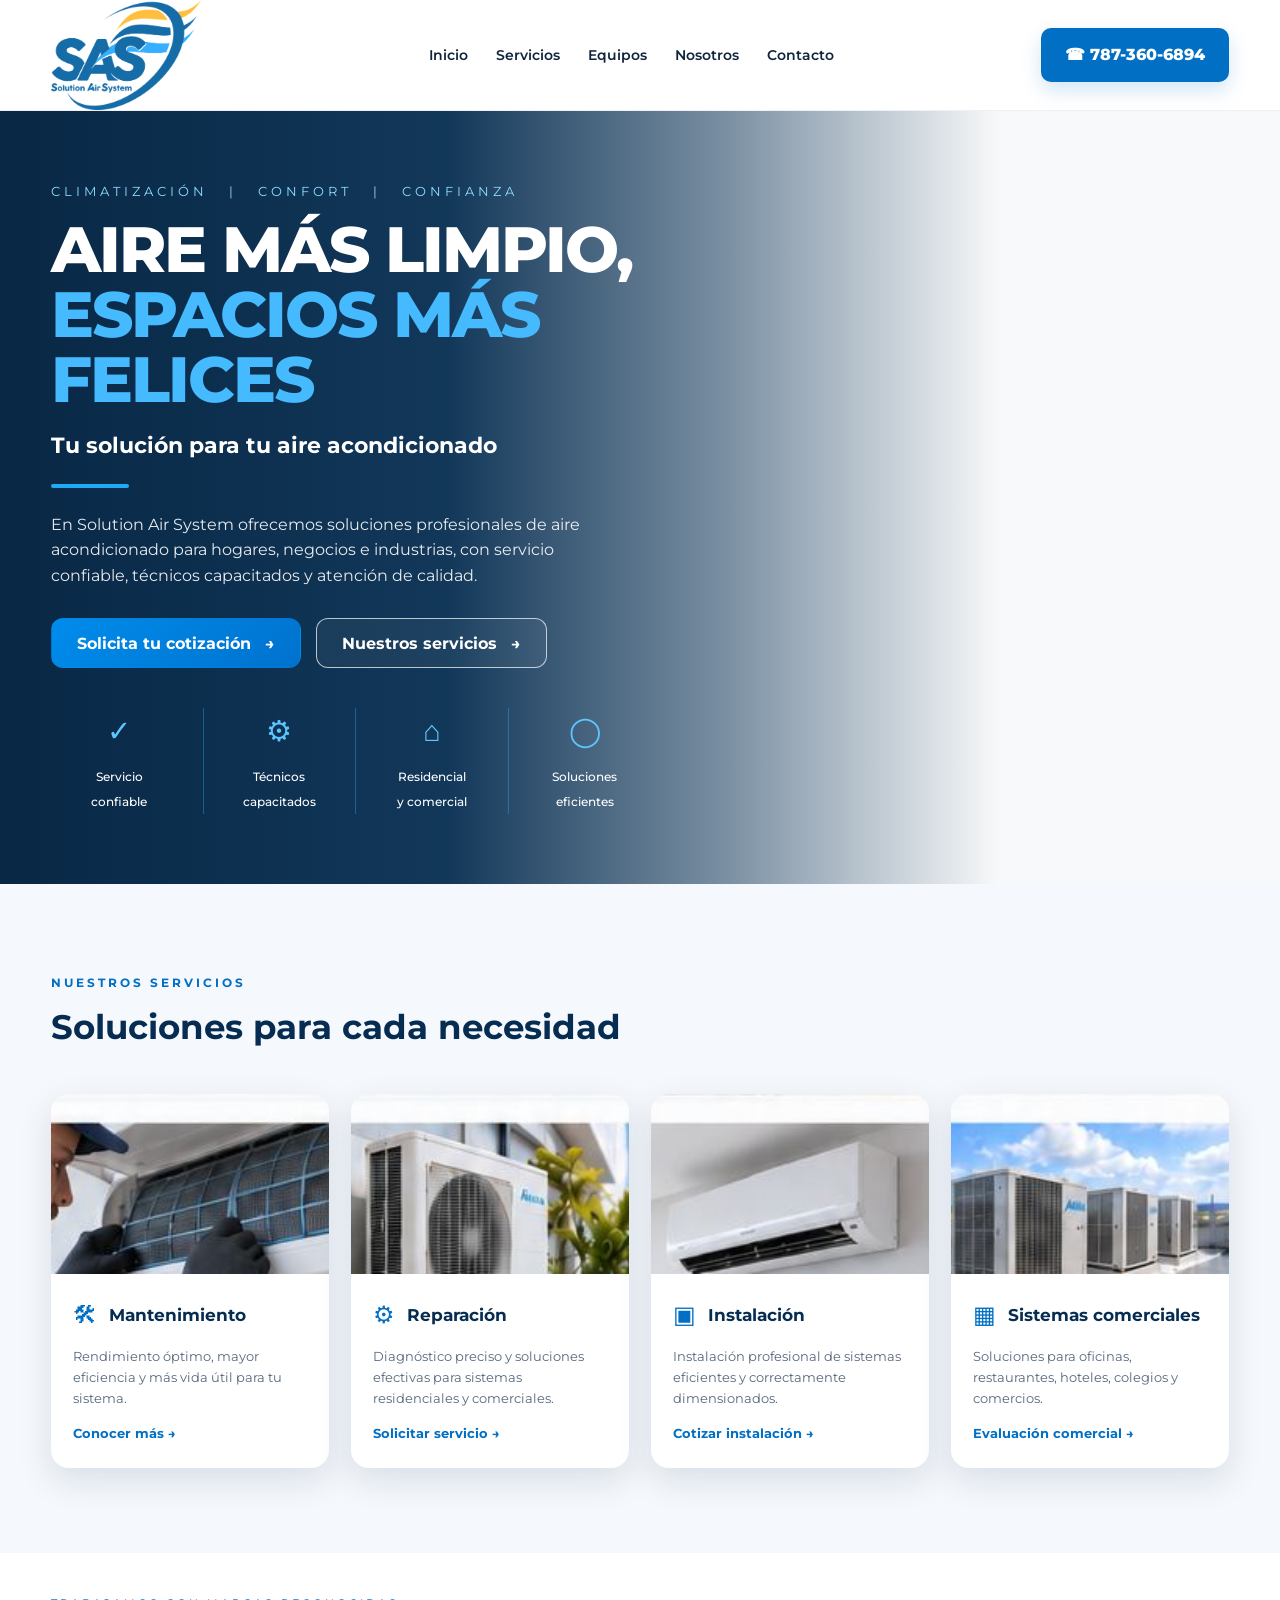
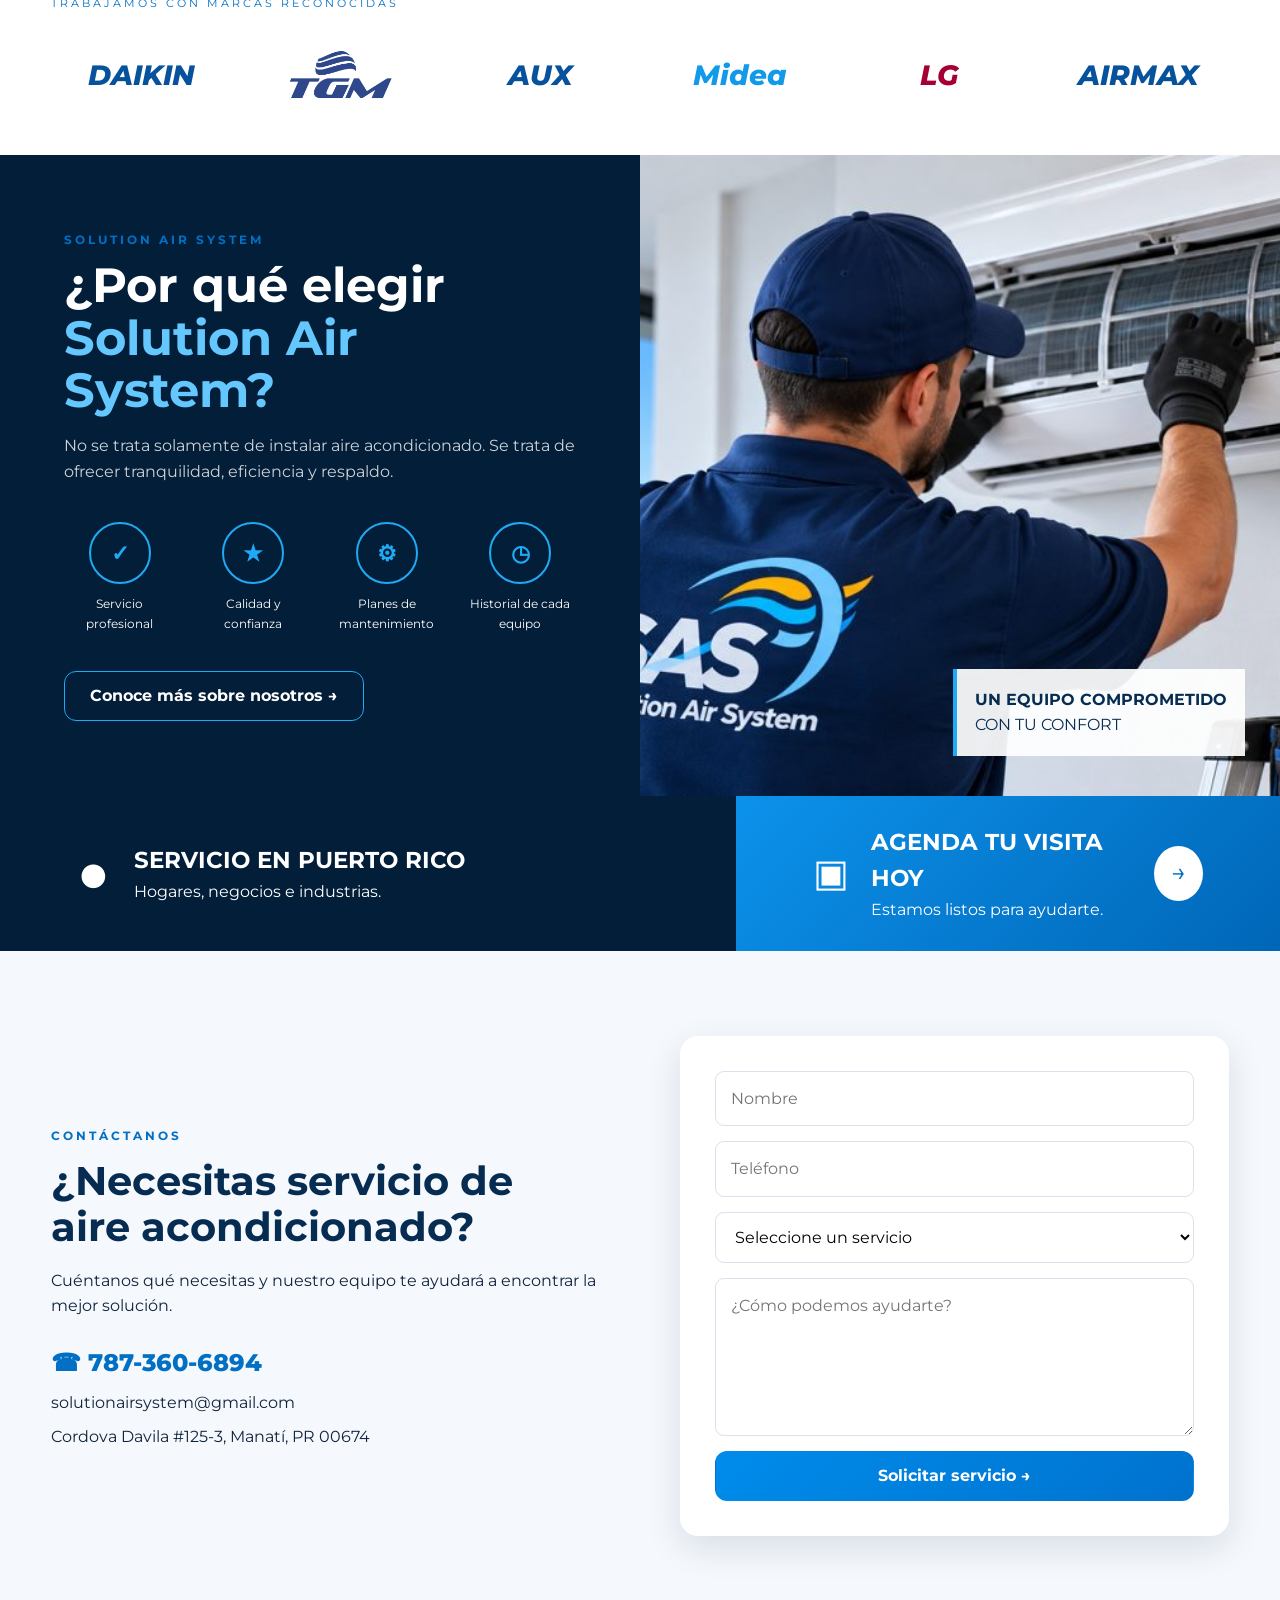
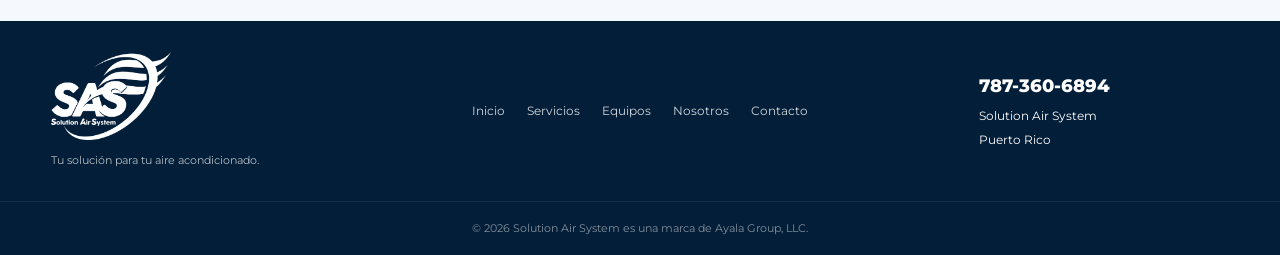
==== solutionairsystem-web/index.html @ 1c273913 "Update index.html" ====
<!DOCTYPE html>
<html lang="es">
<head>
  <meta charset="UTF-8">
  <meta name="viewport" content="width=device-width, initial-scale=1.0">

  <title>Solution Air System | Aire Acondicionado Puerto Rico</title>

  <meta
    name="description"
    content="Solution Air System ofrece instalación, reparación y mantenimiento de aire acondicionado residencial y comercial en Puerto Rico."
  >

  <link rel="preconnect" href="https://fonts.googleapis.com">
  <link rel="preconnect" href="https://fonts.gstatic.com" crossorigin>

  <link
    href="https://fonts.googleapis.com/css2?family=Montserrat:wght@400;500;600;700;800&display=swap"
    rel="stylesheet"
  >

  <link rel="stylesheet" href="styles.css">
</head>

<body>

  <!-- HEADER -->
  <header class="header">
    <div class="container nav-container">

      <a href="#inicio" class="brand">
        <img src="assets/logo-sas.png" alt="Solution Air System">
      </a>

      <button class="menu-toggle" id="menuToggle" aria-label="Abrir menú">
        ☰
      </button>

      <nav class="nav" id="navMenu">
        <a href="#inicio">Inicio</a>
        <a href="#servicios">Servicios</a>
        <a href="#equipos">Equipos</a>
        <a href="#nosotros">Nosotros</a>
        <a href="#contacto">Contacto</a>
      </nav>

      <a class="phone-button" href="tel:+17873606894">
        ☎ 787-360-6894
      </a>

    </div>
  </header>


  <main>

    <!-- HERO -->
    <section class="hero" id="inicio">

      <div class="hero-overlay"></div>

      <div class="container hero-content">

        <div class="hero-copy">

          <div class="eyebrow">
            CLIMATIZACIÓN &nbsp; | &nbsp; CONFORT &nbsp; | &nbsp; CONFIANZA
          </div>

          <h1>
            Aire más limpio,
            <span>espacios más felices</span>
          </h1>

          <h2>
            Tu solución para tu aire acondicionado
          </h2>

          <div class="accent-line"></div>

          <p>
            En Solution Air System ofrecemos soluciones profesionales
            de aire acondicionado para hogares, negocios e industrias,
            con servicio confiable, técnicos capacitados y atención de calidad.
          </p>

          <div class="hero-buttons">

            <a href="#contacto" class="btn btn-primary">
              Solicita tu cotización
              <span>→</span>
            </a>

            <a href="#servicios" class="btn btn-secondary">
              Nuestros servicios
              <span>→</span>
            </a>

          </div>


          <div class="hero-features">

            <div class="feature">
              <div class="feature-icon">✓</div>
              <span>Servicio<br>confiable</span>
            </div>

            <div class="feature">
              <div class="feature-icon">⚙</div>
              <span>Técnicos<br>capacitados</span>
            </div>

            <div class="feature">
              <div class="feature-icon">⌂</div>
              <span>Residencial<br>y comercial</span>
            </div>

            <div class="feature">
              <div class="feature-icon">◯</div>
              <span>Soluciones<br>eficientes</span>
            </div>

          </div>

        </div>

      </div>

    </section>


    <!-- SERVICIOS -->
    <section class="services section" id="servicios">

      <div class="container">

        <div class="section-heading">
          <span>NUESTROS SERVICIOS</span>
          <h2>Soluciones para cada necesidad</h2>
        </div>


        <div class="services-grid">

          <article class="service-card">

            <div class="service-image maintenance"></div>

            <div class="service-body">

              <div class="service-title">
                <div class="service-icon">🛠</div>
                <h3>Mantenimiento</h3>
              </div>

              <p>
                Rendimiento óptimo, mayor eficiencia y más vida útil
                para tu sistema.
              </p>

              <a href="#contacto">Conocer más →</a>

            </div>

          </article>


          <article class="service-card">

            <div class="service-image repair"></div>

            <div class="service-body">

              <div class="service-title">
                <div class="service-icon">⚙</div>
                <h3>Reparación</h3>
              </div>

              <p>
                Diagnóstico preciso y soluciones efectivas para
                sistemas residenciales y comerciales.
              </p>

              <a href="#contacto">Solicitar servicio →</a>

            </div>

          </article>


          <article class="service-card">

            <div class="service-image installation"></div>

            <div class="service-body">

              <div class="service-title">
                <div class="service-icon">▣</div>
                <h3>Instalación</h3>
              </div>

              <p>
                Instalación profesional de sistemas eficientes
                y correctamente dimensionados.
              </p>

              <a href="#contacto">Cotizar instalación →</a>

            </div>

          </article>


          <article class="service-card">

            <div class="service-image commercial"></div>

            <div class="service-body">

              <div class="service-title">
                <div class="service-icon">▦</div>
                <h3>Sistemas comerciales</h3>
              </div>

              <p>
                Soluciones para oficinas, restaurantes, hoteles,
                colegios y comercios.
              </p>

              <a href="#contacto">Evaluación comercial →</a>

            </div>

          </article>

        </div>

      </div>

    </section>


    <!-- MARCAS -->
    <section class="brands" id="equipos">

      <div class="container">

        <div class="brands-title">
          TRABAJAMOS CON MARCAS RECONOCIDAS
        </div>

        <div class="brands-row">

          <div class="brand-logo text-logo daikin">
            DAIKIN
          </div>

          <div class="brand-logo">
            <img src="assets/logo-tgm.png" alt="TGM">
          </div>

          <div class="brand-logo text-logo">
            AUX
          </div>

          <div class="brand-logo text-logo midea">
            Midea
          </div>

          <div class="brand-logo text-logo lg">
            LG
          </div>

          <div class="brand-logo text-logo">
            AIRMAX
          </div>

        </div>

      </div>

    </section>


    <!-- POR QUÉ SAS -->
    <section class="why-us" id="nosotros">

      <div class="why-content">

        <div class="why-copy">

          <span class="section-label">
            SOLUTION AIR SYSTEM
          </span>

          <h2>
            ¿Por qué elegir
            <span>Solution Air System?</span>
          </h2>

          <p class="why-intro">
            No se trata solamente de instalar aire acondicionado.
            Se trata de ofrecer tranquilidad, eficiencia y respaldo.
          </p>


          <div class="why-grid">

            <div class="why-item">
              <strong>✓</strong>
              <span>Servicio profesional</span>
            </div>

            <div class="why-item">
              <strong>★</strong>
              <span>Calidad y confianza</span>
            </div>

            <div class="why-item">
              <strong>⚙</strong>
              <span>Planes de mantenimiento</span>
            </div>

            <div class="why-item">
              <strong>◷</strong>
              <span>Historial de cada equipo</span>
            </div>

          </div>


          <a href="#contacto" class="btn btn-outline">
            Conoce más sobre nosotros →
          </a>

        </div>


        <div class="why-image">

          <div class="image-caption">
            <strong>UN EQUIPO COMPROMETIDO</strong>
            <span>CON TU CONFORT</span>
          </div>

        </div>

      </div>

    </section>


    <!-- COBERTURA -->
    <section class="coverage">

      <div class="coverage-left">

        <div class="location-icon">●</div>

        <div>
          <h3>Servicio en Puerto Rico</h3>
          <p>Hogares, negocios e industrias.</p>
        </div>

      </div>


      <div class="coverage-cta">

        <div class="calendar-icon">▣</div>

        <div>
          <h3>Agenda tu visita hoy</h3>
          <p>Estamos listos para ayudarte.</p>
        </div>

        <a href="#contacto" aria-label="Agendar visita">
          →
        </a>

      </div>

    </section>


    <!-- CONTACTO -->
    <section class="contact section" id="contacto">

      <div class="container contact-grid">

        <div>

          <span class="section-label">
            CONTÁCTANOS
          </span>

          <h2>
            ¿Necesitas servicio de aire acondicionado?
          </h2>

          <p>
            Cuéntanos qué necesitas y nuestro equipo te ayudará
            a encontrar la mejor solución.
          </p>


          <div class="contact-info">

            <a href="tel:+17873606894">
              ☎ 787-360-6894
            </a>

            <span>
              solutionairsystem@gmail.com
            </span>

            <span>
              Cordova Davila #125-3, Manatí, PR 00674
            </span>

          </div>

        </div>


        <form class="contact-form" action="mailto:solutionairsystem@gmail.com" method="post" enctype="text/plain">

          <input
            type="text"
            name="nombre"
            placeholder="Nombre"
            required
          >

          <input
            type="tel"
            name="telefono"
            placeholder="Teléfono"
            required
          >

          <select name="servicio">
            <option value="">Seleccione un servicio</option>
            <option>Mantenimiento</option>
            <option>Reparación</option>
            <option>Instalación</option>
            <option>Servicio comercial</option>
          </select>

          <textarea
            name="mensaje"
            placeholder="¿Cómo podemos ayudarte?"
            rows="5"
          ></textarea>

          <button type="submit" class="btn btn-primary">
            Solicitar servicio →
          </button>

        </form>

      </div>

    </section>

  </main>


  <!-- FOOTER -->
  <footer class="footer">

    <div class="container footer-grid">

      <div class="footer-brand">

        <img
          src="assets/logo-sas.png"
          alt="Solution Air System"
        >

        <p>
          Tu solución para tu aire acondicionado.
        </p>

      </div>


      <div class="footer-links">

        <a href="#inicio">Inicio</a>
        <a href="#servicios">Servicios</a>
        <a href="#equipos">Equipos</a>
        <a href="#nosotros">Nosotros</a>
        <a href="#contacto">Contacto</a>

      </div>


      <div class="footer-contact">

        <a href="tel:+17873606894">
          787-360-6894
        </a>

        <span>
          Solution Air System
        </span>

        <span>
          Puerto Rico
        </span>

      </div>

    </div>


    <div class="copyright">
      © 2026 Solution Air System es una marca de Ayala Group, LLC.
    </div>

  </footer>


  <script src="script.js"></script>

</body>
</html>
---- solutionairsystem-web/styles.css ----
:root {
  --navy: #062c51;
  --navy-dark: #031e38;
  --blue: #006fc4;
  --blue-light: #20a9f5;
  --sky: #64c8ff;

  --white: #ffffff;
  --off-white: #f5f8fc;
  --gray-light: #edf2f7;
  --gray: #728096;
  --text: #10243c;

  --radius: 18px;

  --shadow:
    0 12px 35px rgba(0, 39, 78, 0.12);

  --max-width: 1240px;
}


* {
  margin: 0;
  padding: 0;
  box-sizing: border-box;
}


html {
  scroll-behavior: smooth;
}


body {
  font-family: "Montserrat", sans-serif;
  color: var(--text);
  background: #ffffff;
  line-height: 1.6;
}


img {
  max-width: 100%;
  display: block;
}


a {
  color: inherit;
  text-decoration: none;
}


button,
input,
textarea,
select {
  font: inherit;
}


.container {
  width: min(92%, var(--max-width));
  margin-inline: auto;
}



/* ===================================
   HEADER
=================================== */

.header {
  background: rgba(255,255,255,0.97);
  position: sticky;
  top: 0;
  z-index: 1000;

  border-bottom:
    1px solid rgba(0, 74, 135, 0.08);
}


.nav-container {
  min-height: 100px;

  display: grid;

  grid-template-columns:
    170px 1fr auto;

  align-items: center;

  gap: 35px;
}


.brand img {
  width: 150px;
}


.nav {
  display: flex;
  justify-content: center;
  align-items: center;

  gap: 28px;
}


.nav a {
  font-size: 14px;
  font-weight: 600;

  transition: 0.2s;
}


.nav a:hover {
  color: var(--blue-light);
}


.phone-button {
  background: var(--blue);
  color: white;

  padding: 14px 24px;

  border-radius: 10px;

  font-weight: 800;

  white-space: nowrap;

  box-shadow:
    0 8px 20px rgba(0, 111, 196, 0.18);
}


.phone-button:hover {
  background: var(--navy);
}


.menu-toggle {
  display: none;

  border: none;
  background: none;

  font-size: 30px;

  color: var(--navy);
}



/* ===================================
   HERO
=================================== */

.hero {
  min-height: 650px;
  position: relative;
  background-image: url("/assets/hero-sas.jpg");
  background-size: cover;
  background-position: center;
  background-repeat: no-repeat;

  overflow: hidden;
}


.hero-overlay {
  position: absolute;
  inset: 0;

  background:
    linear-gradient(
      90deg,
      rgba(3, 35, 65, 0.98) 0%,
      rgba(3, 43, 79, 0.94) 35%,
      rgba(3, 43, 79, 0.52) 57%,
      rgba(3, 43, 79, 0.03) 78%
    );
}


.hero-content {
  min-height: 650px;

  position: relative;
  z-index: 2;

  display: flex;
  align-items: center;

  justify-content: space-between;
}


.hero-copy {
  width: min(610px, 58%);

  color: white;

  padding: 70px 0;
}


.eyebrow {
  color: #8ddcff;

  font-size: 13px;
  letter-spacing: 4px;

  margin-bottom: 15px;
}


.hero h1 {
  text-transform: uppercase;

  font-size:
    clamp(42px, 5vw, 68px);

  line-height: 1.02;

  font-weight: 800;

  letter-spacing: -2px;
}


.hero h1 span {
  display: block;
  color: #45baff;
}


.hero h2 {
  margin-top: 16px;

  font-size: 22px;

  font-weight: 700;
}


.accent-line {
  width: 78px;
  height: 4px;

  background: var(--blue-light);

  margin:
    20px 0 24px;

  border-radius: 10px;
}


.hero-copy > p {
  max-width: 560px;

  font-size: 16px;

  color:
    rgba(255,255,255,0.9);
}


.hero-buttons {
  display: flex;
  flex-wrap: wrap;

  gap: 15px;

  margin-top: 30px;
}


.btn {
  min-height: 50px;

  display: inline-flex;
  justify-content: center;
  align-items: center;

  gap: 14px;

  padding:
    0 25px;

  border-radius:
    12px;

  border:
    1px solid transparent;

  font-weight:
    700;

  cursor:
    pointer;

  transition:
    all 0.25s ease;
}


.btn-primary {
  color: white;

  background:
    linear-gradient(
      135deg,
      #008ceb,
      #0072ce
    );
}


.btn-primary:hover {
  transform:
    translateY(-2px);

  box-shadow:
    0 10px 25px
    rgba(0,150,255,0.25);
}


.btn-secondary {
  color: white;

  border-color:
    rgba(255,255,255,0.7);

  background:
    rgba(255,255,255,0.05);
}


.btn-secondary:hover {
  background:
    rgba(255,255,255,0.13);
}


.hero-features {
  display:
    grid;

  grid-template-columns:
    repeat(4, 1fr);

  margin-top:
    40px;
}


.feature {
  text-align:
    center;

  border-right:
    1px solid rgba(60,180,255,.35);

  padding:
    0 15px;
}


.feature:first-child {
  padding-left: 0;
}


.feature:last-child {
  border-right: none;
}


.feature-icon {
  font-size:
    29px;

  color:
    #5ec6ff;

  margin-bottom:
    8px;
}


.feature span {
  font-size:
    12px;

  font-weight:
    500;
}


.hero-side-message {
  width:
    300px;

  color:
    var(--navy);

  text-align:
    center;

  transform:
    rotate(-4deg);

  font-family:
    Georgia,
    serif;

  font-style:
    italic;

  font-size:
    28px;

  line-height:
    1.25;

  margin-top:
    90px;
}


.hero-side-message span {
  display:
    block;
}



/* ===================================
   GENERAL SECTION
=================================== */

.section {
  padding:
    85px 0;
}


.section-heading {
  margin-bottom:
    40px;
}


.section-heading > span,
.section-label {
  color:
    var(--blue);

  font-weight:
    700;

  letter-spacing:
    3px;

  font-size:
    12px;
}


.section-heading h2 {
  margin-top:
    5px;

  font-size:
    34px;

  color:
    var(--navy);
}



/* ===================================
   SERVICIOS
=================================== */

.services {
  background:
    var(--off-white);
}


.services-grid {
  display:
    grid;

  grid-template-columns:
    repeat(4, 1fr);

  gap:
    22px;
}


.service-card {
  background:
    white;

  border-radius:
    var(--radius);

  overflow:
    hidden;

  box-shadow:
    var(--shadow);

  transition:
    all .25s ease;
}


.service-card:hover {
  transform:
    translateY(-7px);
}


.service-image {
  height:
    180px;

  background-size:
    cover;

  background-position:
    center;
}


.maintenance {
  background-image:
    url("assets/mantenimiento.jpg");
}


.repair {
  background-image:
    url("assets/reparacion.jpg");
}


.installation {
  background-image:
    url("assets/instalacion.jpg");
}


.commercial {
  background-image:
    url("assets/comercial.jpg");
}


.service-body {
  padding:
    22px;
}


.service-title {
  display:
    flex;

  align-items:
    center;

  gap:
    12px;

  margin-bottom:
    12px;
}


.service-icon {
  color:
    var(--blue);

  font-size:
    24px;
}


.service-title h3 {
  font-size:
    17px;

  color:
    var(--navy);
}


.service-body p {
  font-size:
    13px;

  color:
    #56677c;

  min-height:
    65px;
}


.service-body a {
  display:
    inline-block;

  margin-top:
    12px;

  color:
    var(--blue);

  font-size:
    13px;

  font-weight:
    700;
}



/* ===================================
   MARCAS
=================================== */

.brands {
  padding:
    42px 0;

  background:
    white;
}


.brands-title {
  color:
    var(--blue);

  font-size:
    11px;

  letter-spacing:
    3px;

  margin-bottom:
    25px;
}


.brands-row {
  display:
    grid;

  grid-template-columns:
    repeat(6, 1fr);

  align-items:
    center;

  gap:
    20px;
}


.brand-logo {
  height: 75px;
  display: flex;
  align-items: center;
  justify-content: center;
}


.brand-logo img {
  max-width:
    120px;

  max-height:
    55px;

  width:
    auto;

  height:
    auto;

  object-fit:
    contain;
}


.text-logo {
  color:
    #07529c;

  font-size:
    28px;

  font-weight:
    800;

  font-style:
    italic;
}


.midea {
  color:
    #1199ea;
}


.lg {
  color:
    #a50034;
}



/* ===================================
   POR QUÉ ELEGIR SAS
=================================== */

.why-us {
  color:
    white;

  background:
    var(--navy-dark);
}


.why-content {
  display:
    grid;

  grid-template-columns:
    1fr 1fr;

  min-height:
    520px;
}


.why-copy {
  padding:
    75px max(5vw, 40px);

  display:
    flex;

  flex-direction:
    column;

  justify-content:
    center;
}


.why-copy h2 {
  font-size:
    clamp(34px,4vw,48px);

  line-height:
    1.1;

  margin:
    10px 0 16px;
}


.why-copy h2 span {
  color:
    var(--sky);

  display:
    block;
}


.why-intro {
  color:
    rgba(255,255,255,.80);

  max-width:
    580px;
}


.why-grid {
  display:
    grid;

  grid-template-columns:
    repeat(4,1fr);

  gap:
    22px;

  margin:
    38px 0;
}


.why-item {
  text-align:
    center;
}


.why-item strong {
  width:
    62px;

  height:
    62px;

  display:
    grid;

  place-items:
    center;

  border:
    2px solid var(--blue-light);

  border-radius:
    50%;

  margin:
    auto auto 10px;

  color:
    var(--blue-light);

  font-size:
    22px;
}


.why-item span {
  display:
    block;

  font-size:
    12px;
}


.btn-outline {
  border:
    1px solid var(--blue-light);

  color:
    white;

  align-self:
    flex-start;
}


.btn-outline:hover {
  background:
    var(--blue);
}


.why-image {
  min-height:
    520px;

  position:
    relative;

  background:
    url("assets/tecnico-sas.jpg")
    center / cover no-repeat;
}


.image-caption {
  position:
    absolute;

  right:
    35px;

  bottom:
    40px;

  background:
    rgba(255,255,255,.92);

  color:
    var(--navy);

  padding:
    18px;

  border-left:
    4px solid var(--blue-light);
}


.image-caption span,
.image-caption strong {
  display:
    block;
}



/* ===================================
   COBERTURA
=================================== */

.coverage {
  display:
    grid;

  grid-template-columns:
    1.15fr .85fr;

  color:
    white;
}


.coverage-left {
  min-height:
    155px;

  display:
    flex;

  align-items:
    center;

  gap:
    24px;

  padding:
    25px 6vw;

  background:
    var(--navy-dark);
}


.coverage h3 {
  text-transform:
    uppercase;

  font-size:
    23px;
}


.location-icon {
  font-size:
    55px;
}


.coverage-cta {
  background:
    linear-gradient(
      135deg,
      #0c92eb,
      #0066b7
    );

  display:
    flex;

  align-items:
    center;

  gap:
    22px;

  padding:
    25px 6vw;
}


.coverage-cta a {
  margin-left:
    auto;

  width:
    55px;

  height:
    55px;

  display:
    grid;

  place-items:
    center;

  border-radius:
    50%;

  background:
    white;

  color:
    var(--blue);

  font-size:
    26px;
}


.calendar-icon {
  font-size:
    38px;
}



/* ===================================
   CONTACTO
=================================== */

.contact {
  background:
    var(--off-white);
}


.contact-grid {
  display:
    grid;

  grid-template-columns:
    1fr 1fr;

  gap:
    80px;

  align-items:
    center;
}


.contact h2 {
  font-size:
    40px;

  color:
    var(--navy);

  line-height:
    1.15;

  margin:
    10px 0 18px;
}


.contact-info {
  margin-top:
    25px;

  display:
    flex;

  flex-direction:
    column;

  gap:
    8px;
}


.contact-info a {
  color:
    var(--blue);

  font-size:
    24px;

  font-weight:
    800;
}


.contact-form {
  background:
    white;

  padding:
    35px;

  border-radius:
    var(--radius);

  box-shadow:
    var(--shadow);

  display:
    grid;

  gap:
    15px;
}


.contact-form input,
.contact-form select,
.contact-form textarea {
  width:
    100%;

  border:
    1px solid #d9e2ec;

  border-radius:
    9px;

  padding:
    14px 15px;

  outline:
    none;

  background:
    white;
}


.contact-form input:focus,
.contact-form select:focus,
.contact-form textarea:focus {
  border-color:
    var(--blue-light);

  box-shadow:
    0 0 0 3px
    rgba(32,169,245,.10);
}



/* ===================================
   FOOTER
=================================== */

.footer {
  background:
    #031e38;

  color:
    white;
}


.footer-grid {
  min-height:
    180px;

  display:
    grid;

  grid-template-columns:
    250px 1fr 250px;

  align-items:
    center;

  gap:
    50px;
}


.footer-brand img {
  width:
    120px;

  filter:
    brightness(0)
    invert(1);
}


.footer-brand p {
  font-size:
    11px;

  margin-top:
    12px;

  color:
    rgba(255,255,255,.7);
}


.footer-links {
  display:
    flex;

  flex-wrap:
    wrap;

  justify-content:
    center;

  gap:
    22px;
}


.footer-links a {
  font-size:
    12px;

  color:
    rgba(255,255,255,.82);
}


.footer-contact {
  display:
    flex;

  flex-direction:
    column;

  gap:
    5px;

  font-size:
    12px;
}


.footer-contact a {
  font-size:
    18px;

  font-weight:
    800;
}


.copyright {
  text-align:
    center;

  font-size:
    11px;

  padding:
    18px;

  color:
    rgba(255,255,255,.5);

  border-top:
    1px solid rgba(255,255,255,.08);
}



/* ===================================
   TABLET
=================================== */

@media (max-width: 1050px) {

  .nav-container {
    grid-template-columns:
      140px 1fr auto;
  }


  .nav {
    gap:
      15px;
  }


  .nav a {
    font-size:
      12px;
  }


  .services-grid {
    grid-template-columns:
      repeat(2,1fr);
  }


  .brands-row {
    grid-template-columns:
      repeat(3,1fr);
  }


  .brand-logo:nth-child(3) {
    border-right:
      none;
  }


  .why-grid {
    grid-template-columns:
      repeat(2,1fr);
  }

}



/* ===================================
   MOBILE
=================================== */

@media (max-width: 800px) {

  .nav-container {
    min-height:
      78px;

    grid-template-columns:
      120px 1fr auto;
  }


  .brand img {
    width:
      110px;
  }


  .menu-toggle {
    display:
      block;

    justify-self:
      end;
  }


  .phone-button {
    padding:
      9px 12px;

    font-size:
      12px;
  }


  .nav {
    display:
      none;

    position:
      absolute;

    top:
      78px;

    left:
      0;

    right:
      0;

    background:
      white;

    flex-direction:
      column;

    padding:
      25px;

    box-shadow:
      0 15px 20px
      rgba(0,0,0,.08);
  }


  .nav.open {
    display:
      flex;
  }


  .hero {
    min-height:
      auto;
  }


  .hero-overlay {
    background:
      rgba(3,35,65,.88);
  }


  .hero-content {
    min-height:
      auto;

    padding:
      40px 0;
  }


  .hero-copy {
    width:
      100%;

    padding:
      30px 0;
  }


  .hero h1 {
    font-size:
      43px;
  }


  .hero-side-message {
    display:
      none;
  }


  .hero-features {
    grid-template-columns:
      repeat(2,1fr);

    gap:
      25px;
  }


  .feature {
    border:
      none;
  }


  .services-grid {
    grid-template-columns:
      1fr;
  }


  .brands-row {
    grid-template-columns:
      repeat(2,1fr);
  }


  .brand-logo {
    border-right:
      none;

    border-bottom:
      1px solid #e1e6ec;
  }


  .why-content {
    grid-template-columns:
      1fr;
  }


  .why-copy {
    padding:
      60px 6%;
  }


  .why-image {
    min-height:
      400px;
  }


  .coverage {
    grid-template-columns:
      1fr;
  }


  .coverage-left,
  .coverage-cta {
    padding:
      35px 6%;
  }


  .contact-grid {
    grid-template-columns:
      1fr;

    gap:
      40px;
  }


  .footer-grid {
    grid-template-columns:
      1fr;

    text-align:
      center;

    padding:
      45px 0;

    gap:
      30px;
  }


  .footer-brand img {
    margin:
      auto;
  }


  .footer-links {
    justify-content:
      center;
  }

}
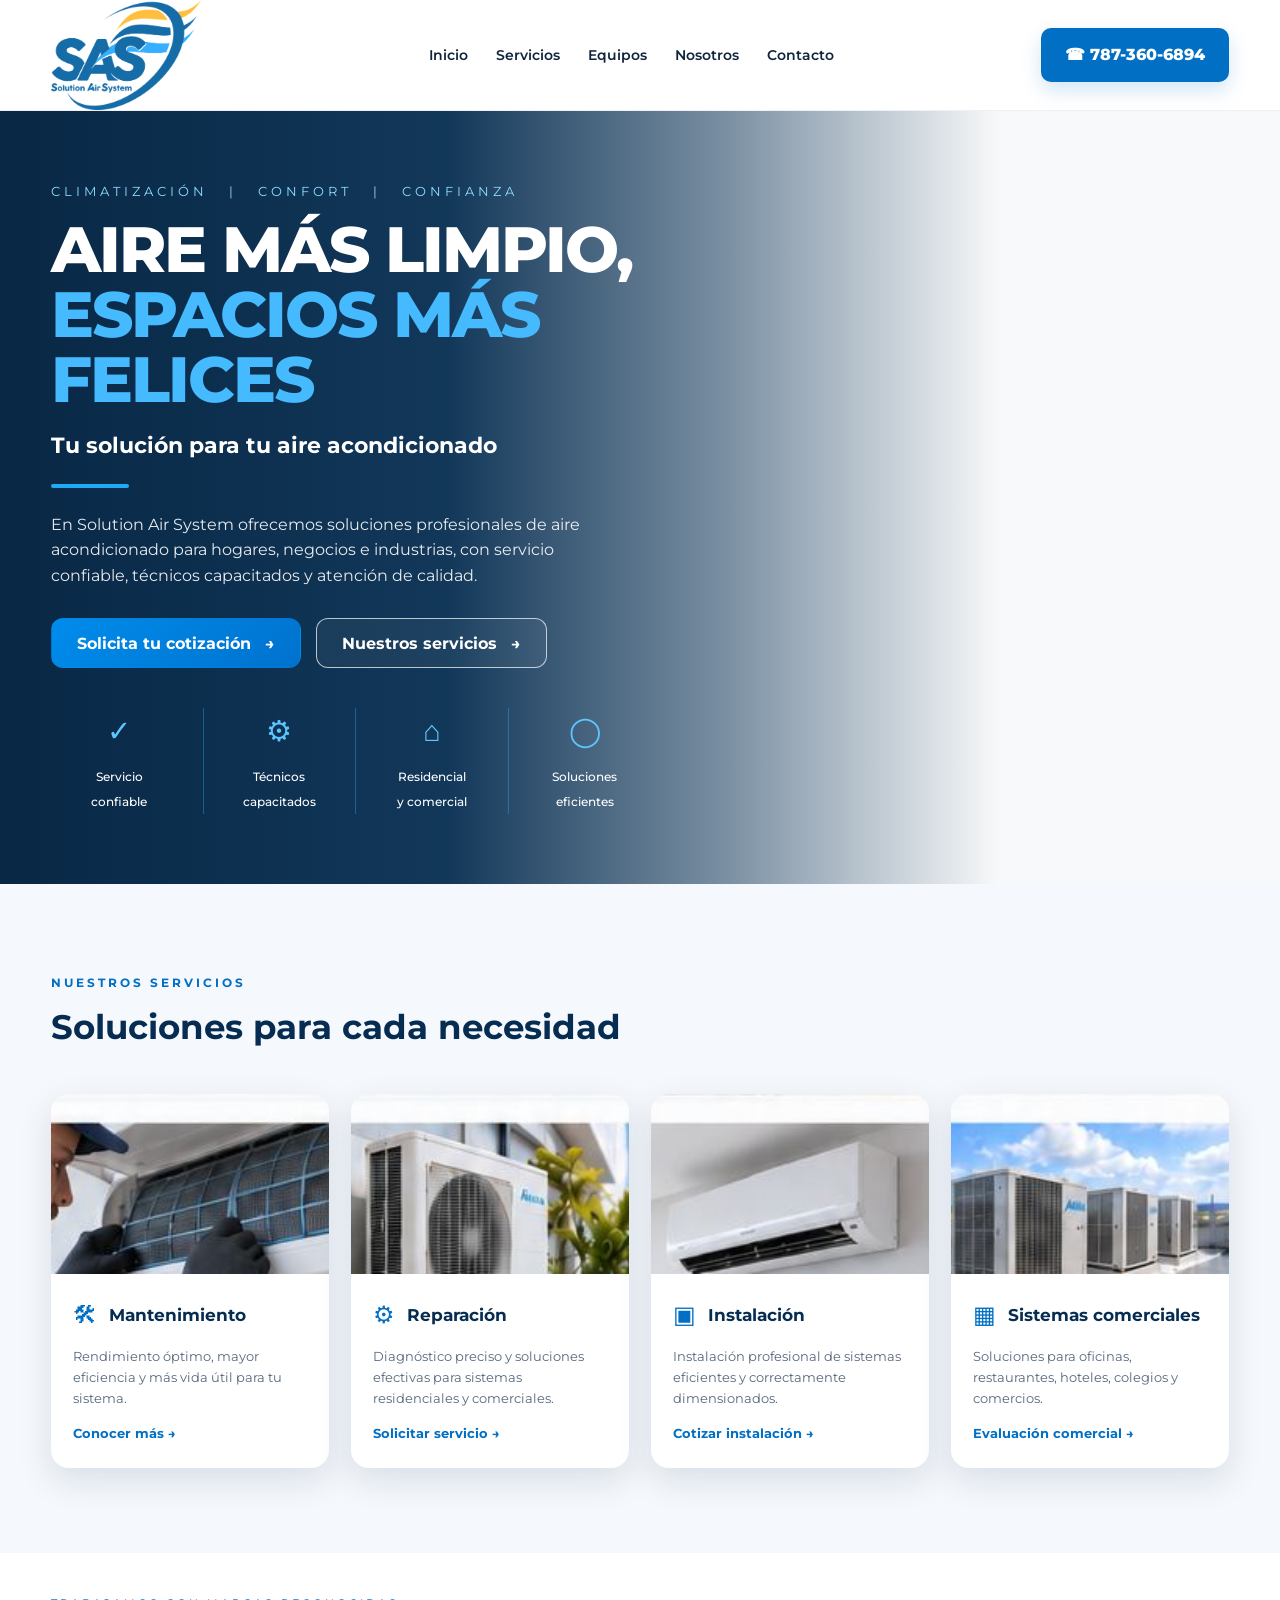
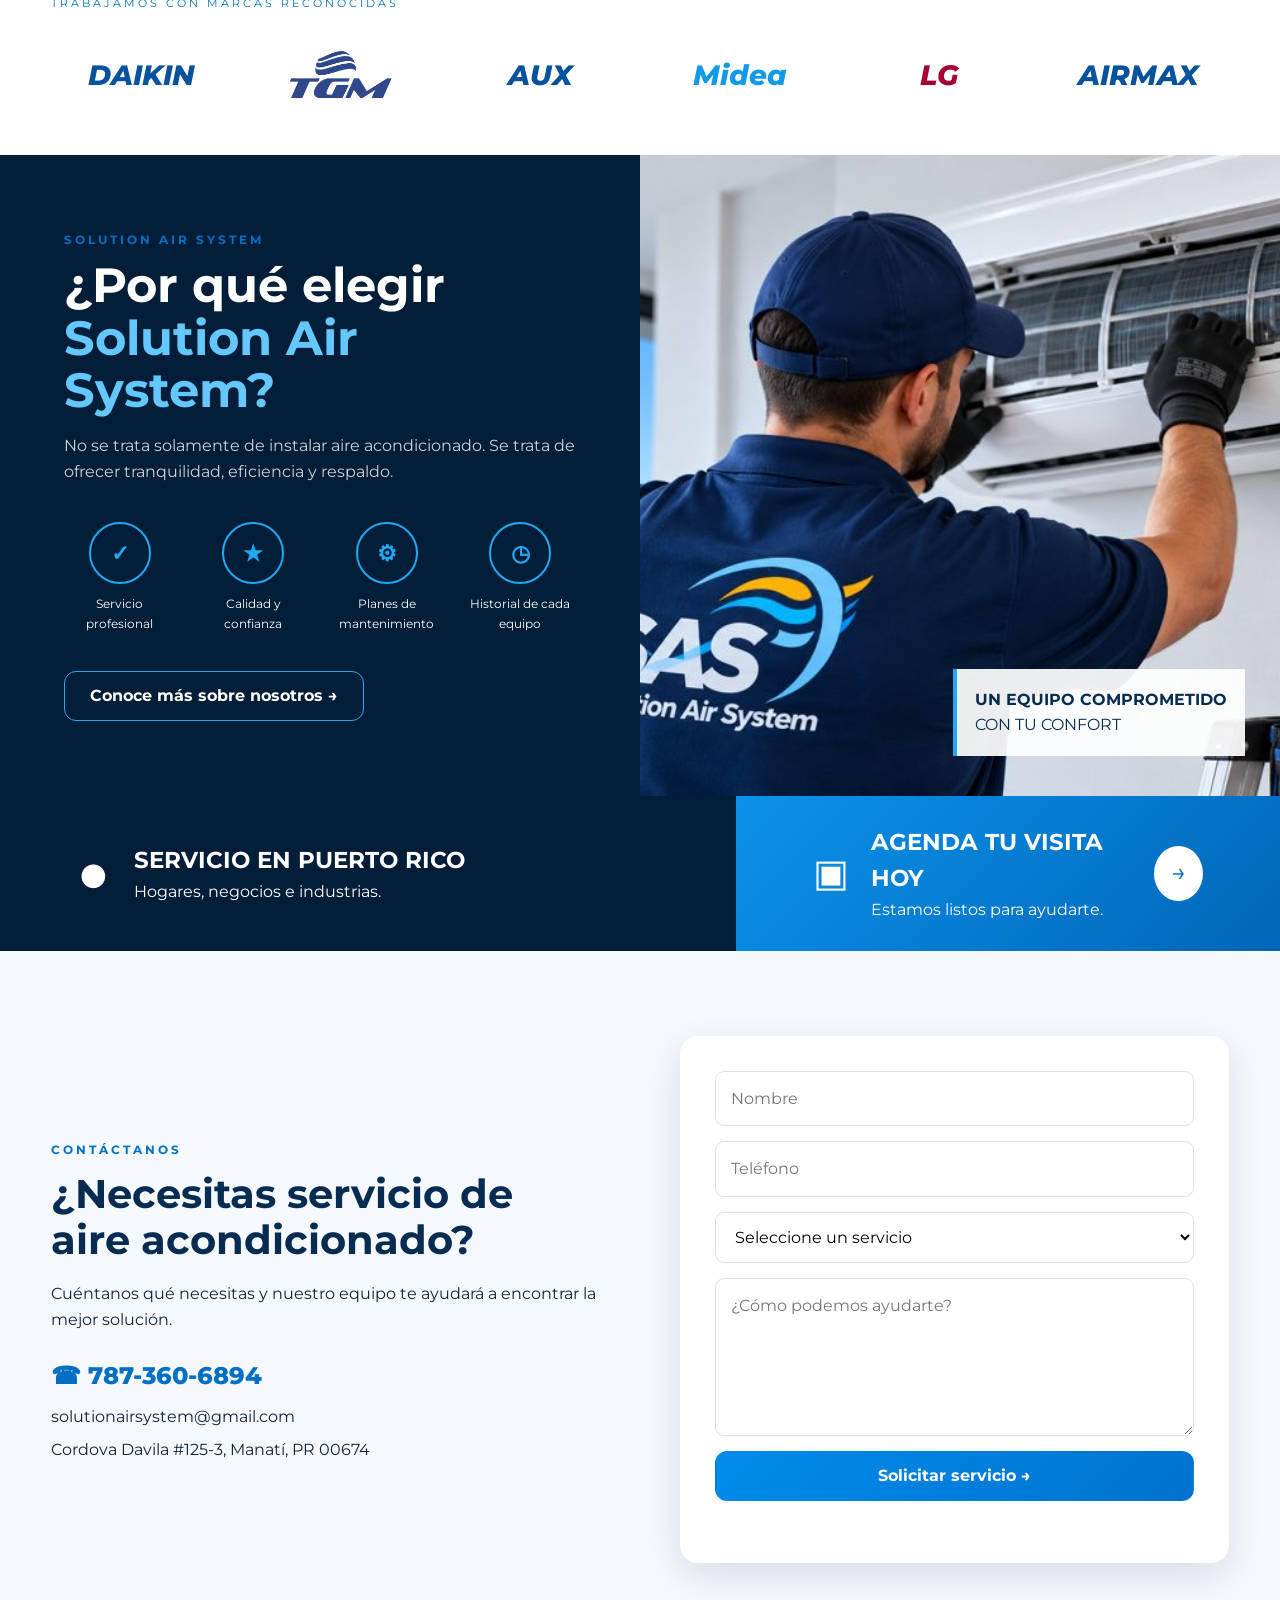
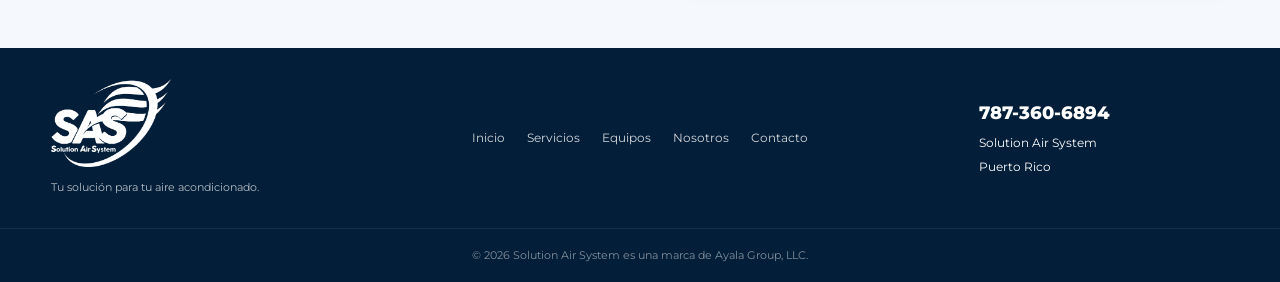
==== commit 6f9a119a: "Update index.html" ====
--- a/solutionairsystem-web/index.html
+++ b/solutionairsystem-web/index.html
@@ -424,7 +424,7 @@
         </div>
 
 
-        <form class="contact-form" action="mailto:solutionairsystem@gmail.com" method="post" enctype="text/plain">
+        <form class="contact-form" id="contactForm">
 
           <input
             type="text"
@@ -454,9 +454,11 @@
             rows="5"
           ></textarea>
 
-          <button type="submit" class="btn btn-primary">
+          <button type="submit" class="btn btn-primary" id="contactSubmitBtn">
             Solicitar servicio →
           </button>
+
+          <p id="contactFormMsg" style="margin-top:12px; font-size:0.95em;"></p>
 
         </form>
 
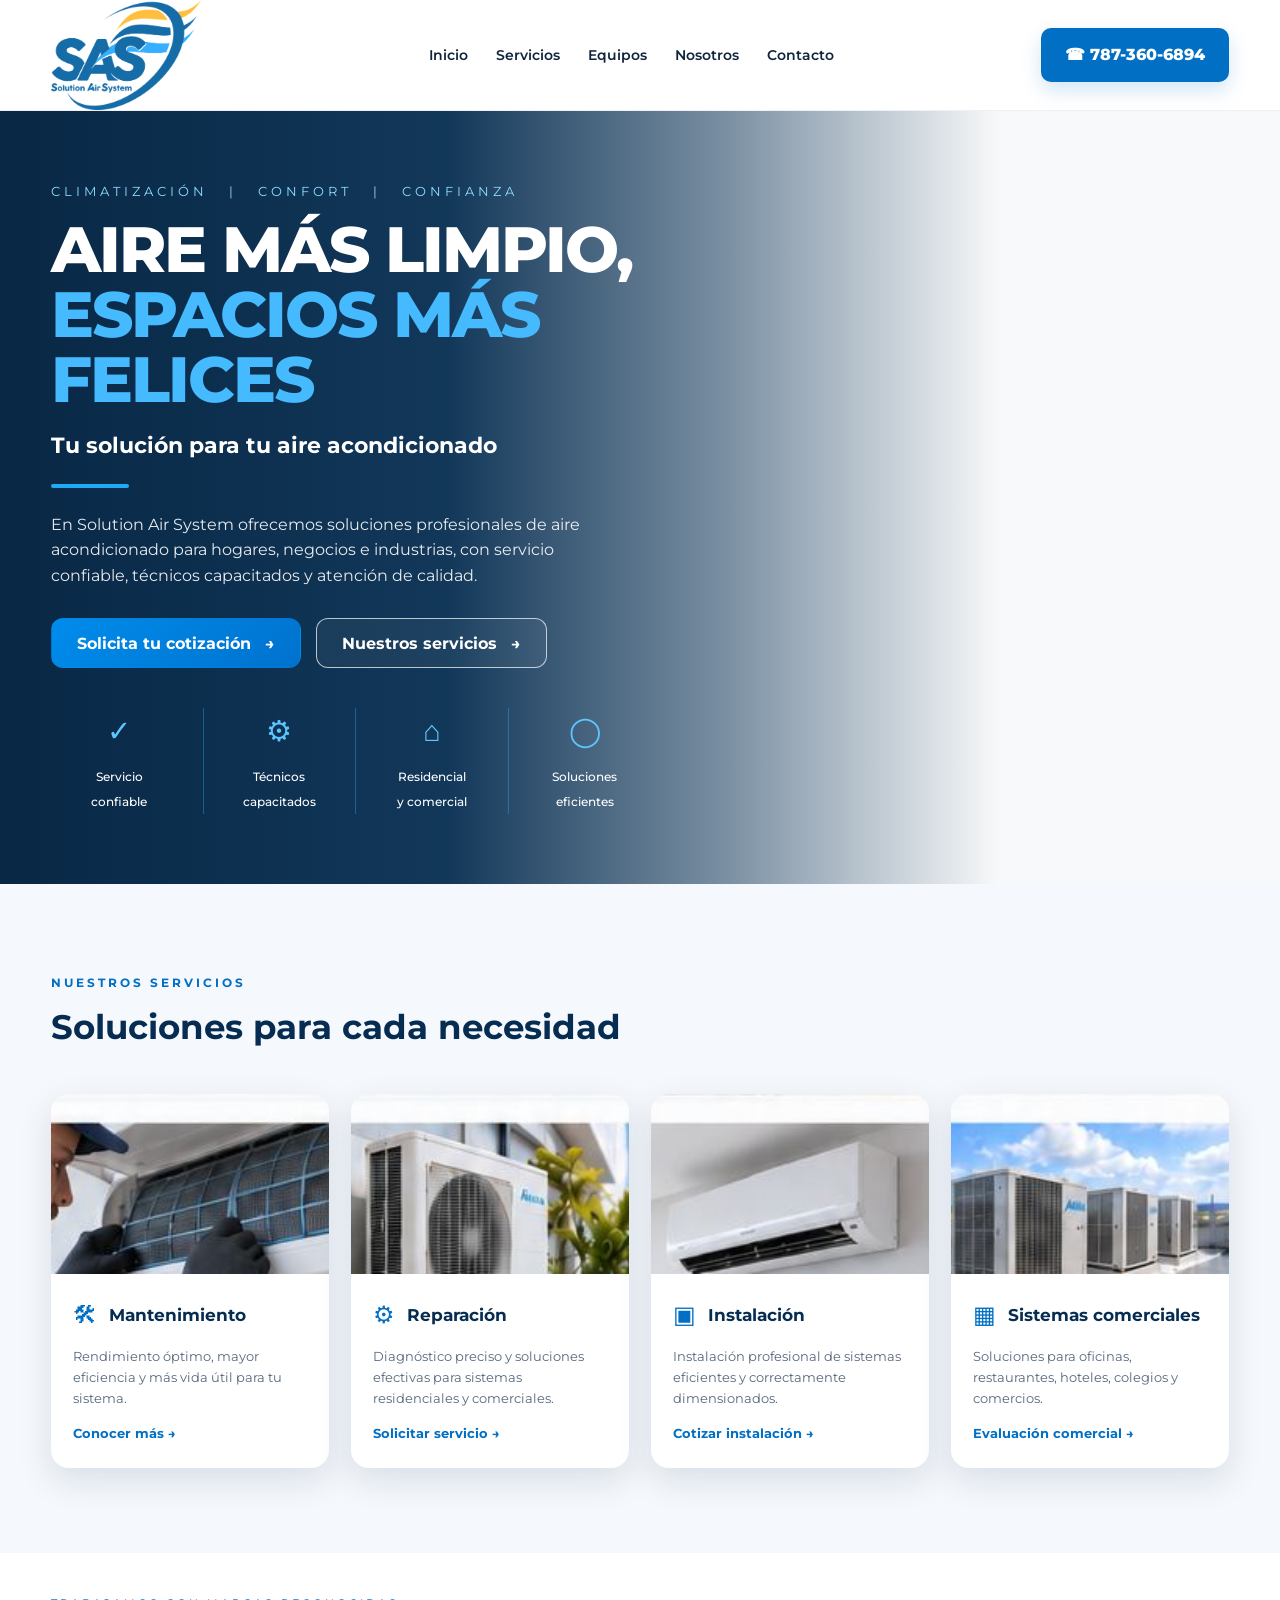
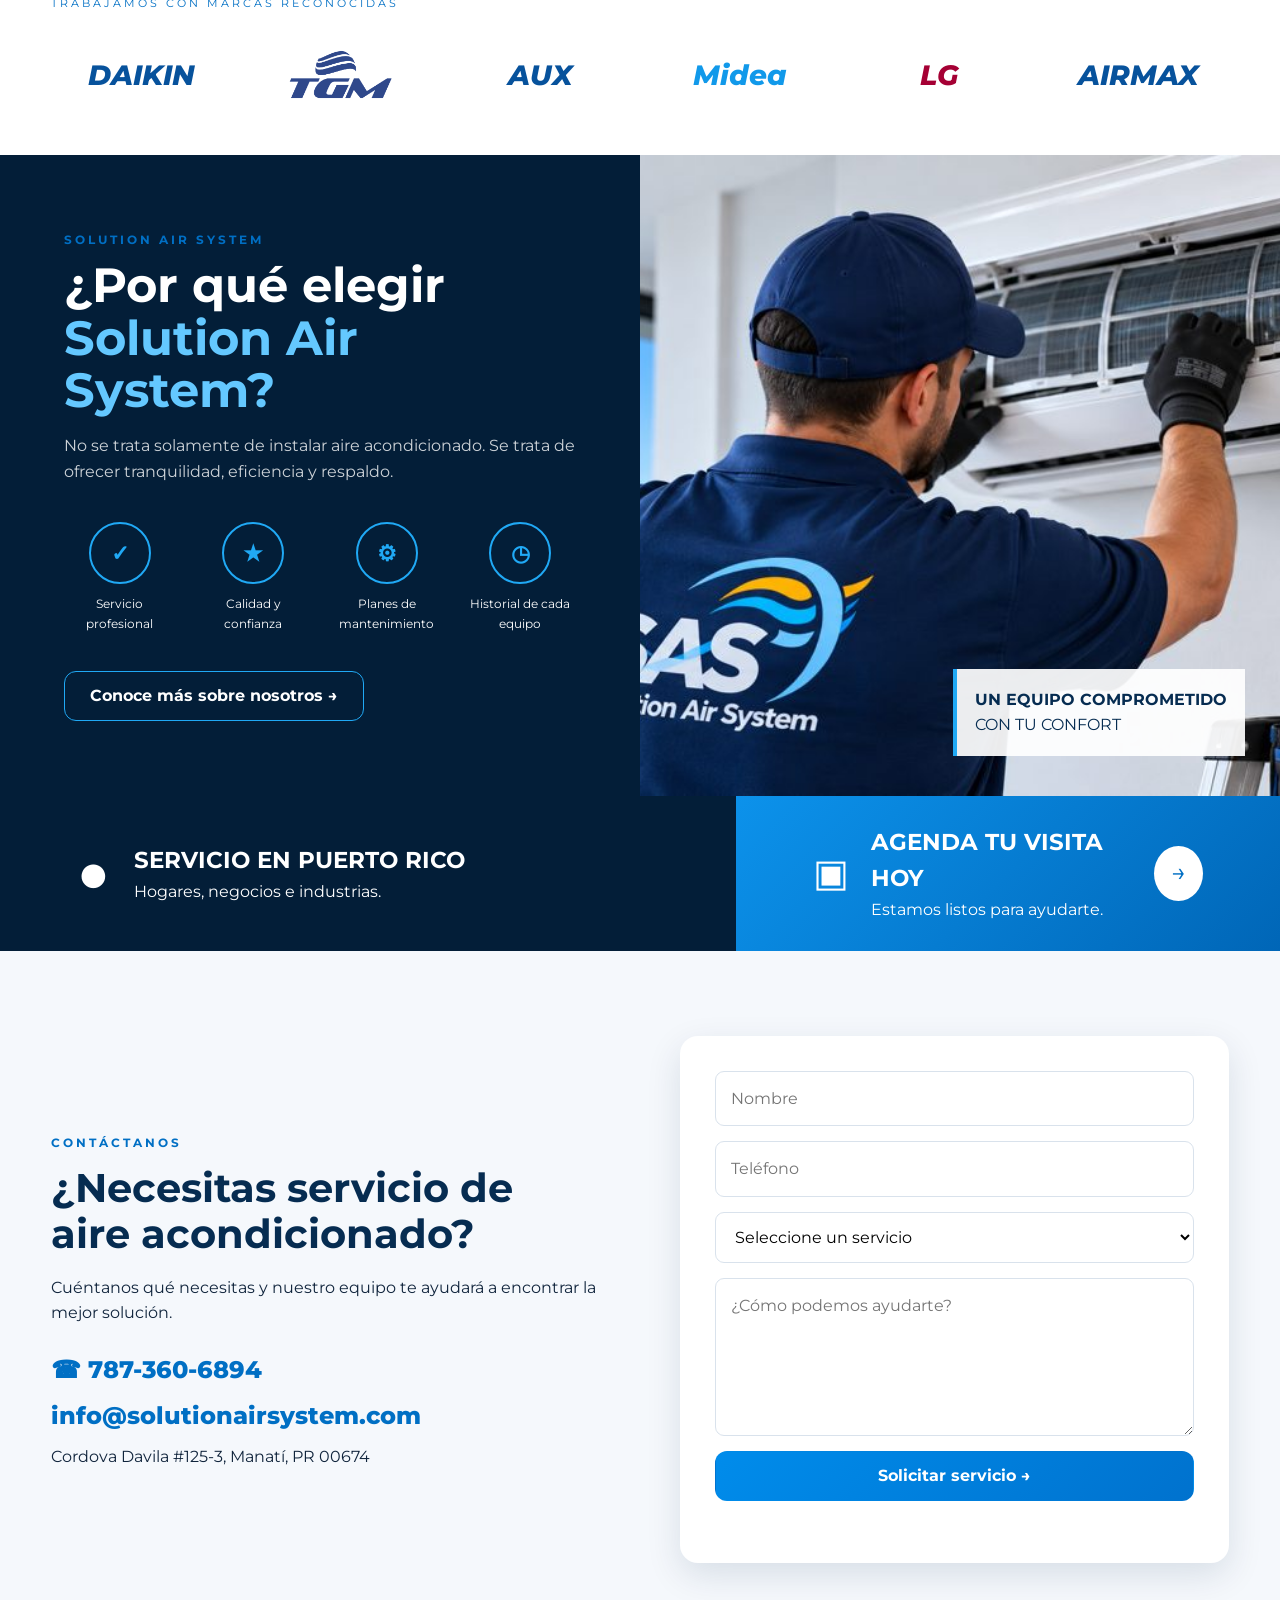
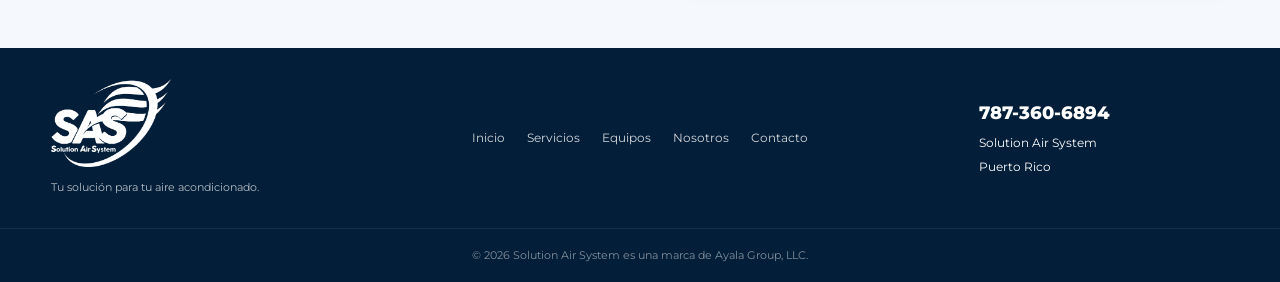
==== commit 3cee99d7: "Update index.html" ====
--- a/solutionairsystem-web/index.html
+++ b/solutionairsystem-web/index.html
@@ -411,9 +411,9 @@
               ☎ 787-360-6894
             </a>
 
-            <span>
-              solutionairsystem@gmail.com
-            </span>
+            <a href="mailto:info@solutionairsystem.com">
+              info@solutionairsystem.com
+            </a>
 
             <span>
               Cordova Davila #125-3, Manatí, PR 00674
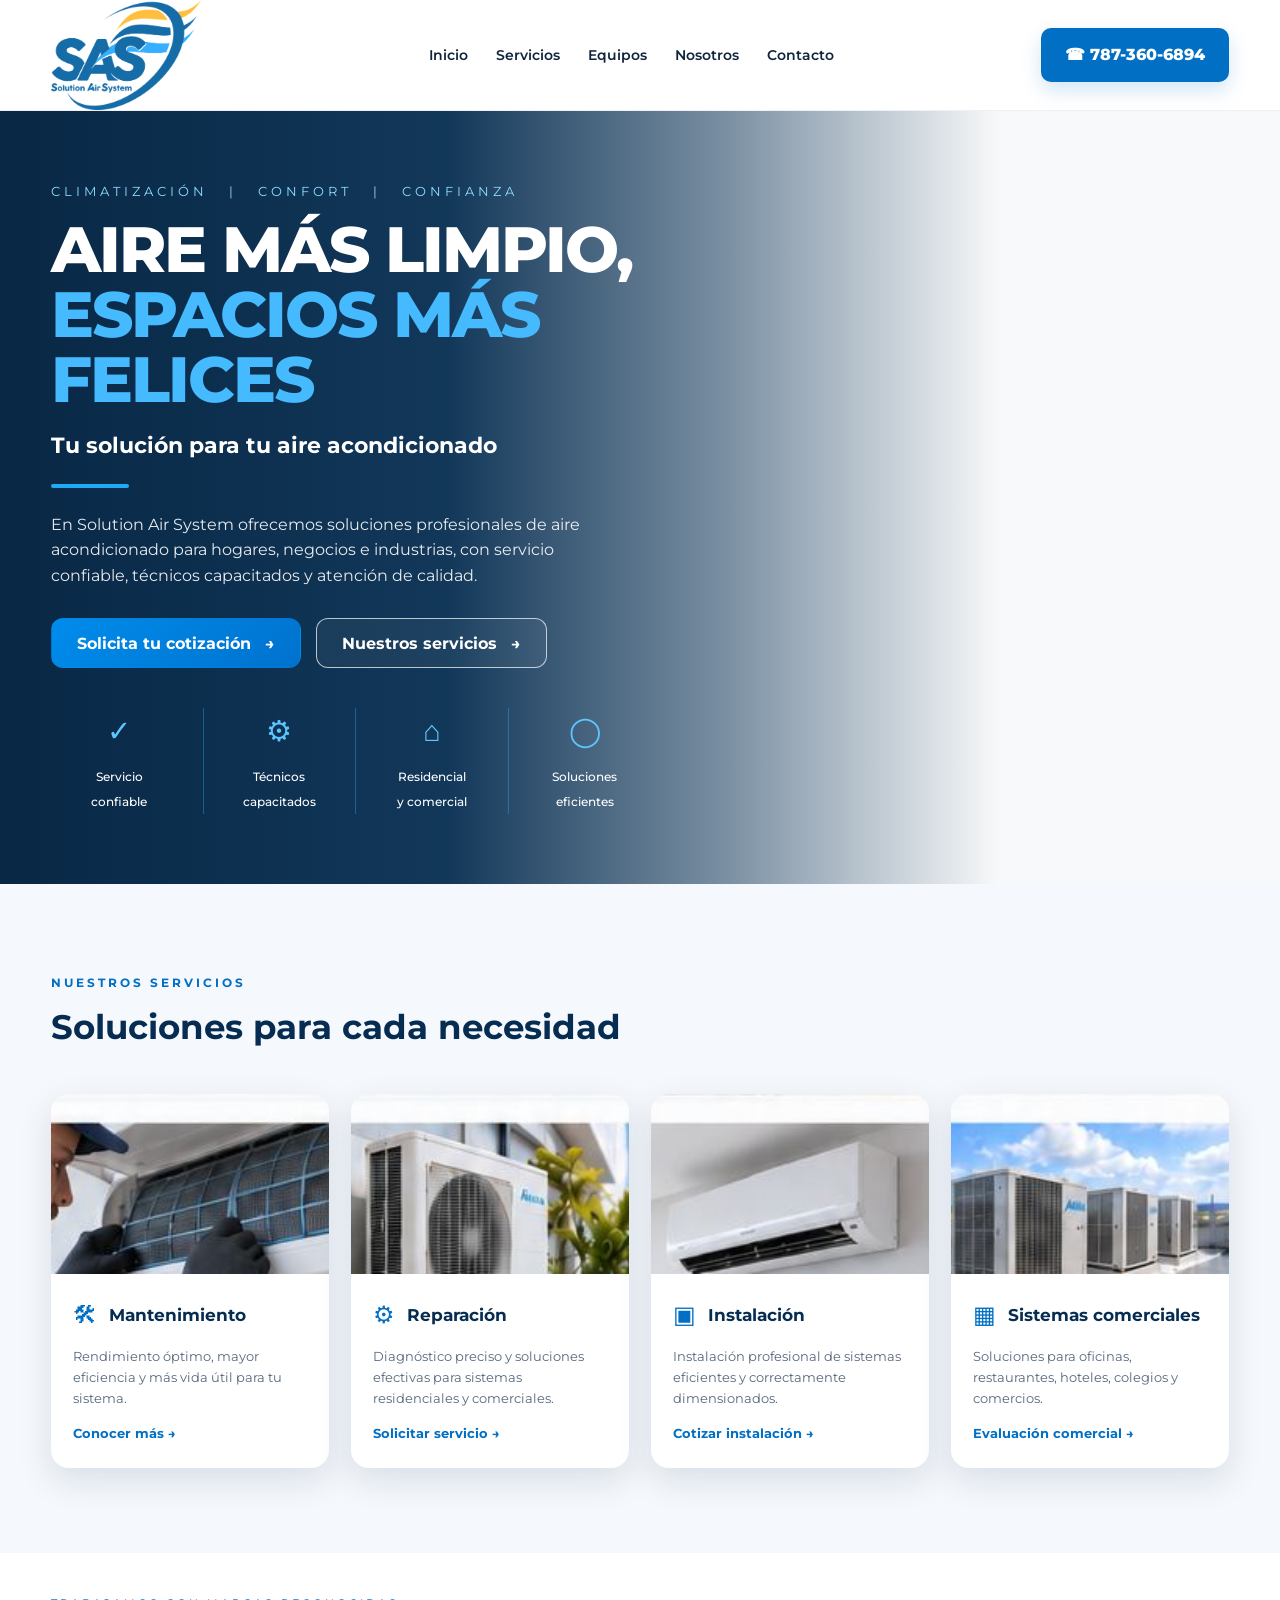
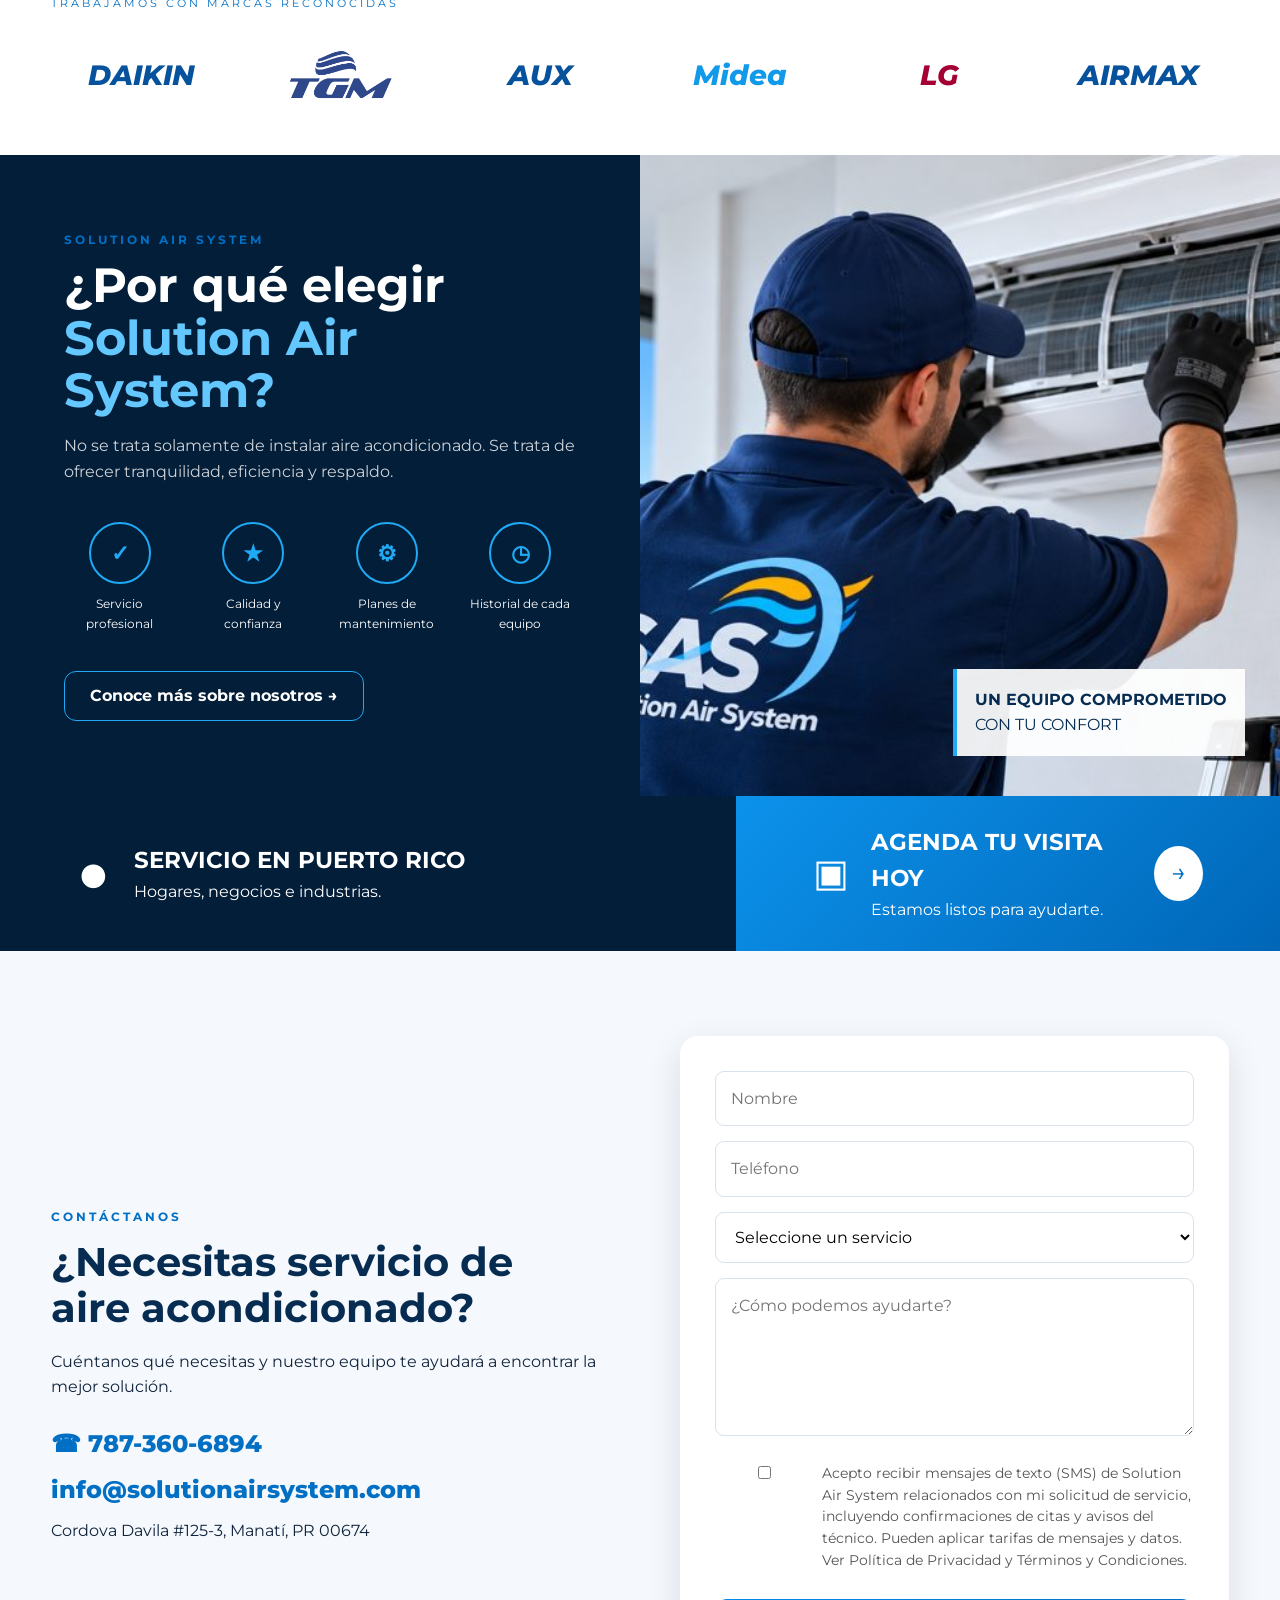
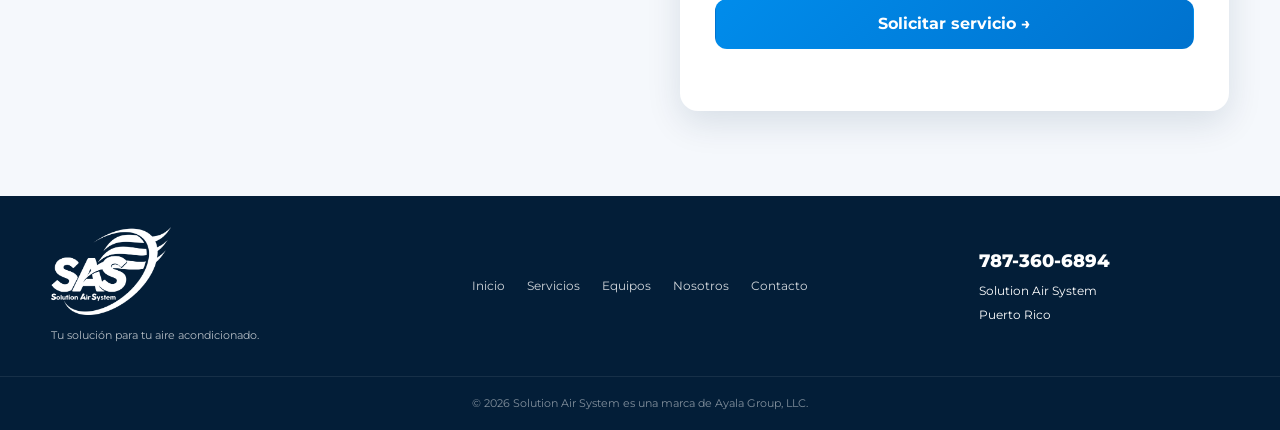
==== commit 4f1f8999: "Update index.html" ====
--- a/solutionairsystem-web/index.html
+++ b/solutionairsystem-web/index.html
@@ -454,6 +454,11 @@
             rows="5"
           ></textarea>
 
+          <label style="display:flex; align-items:flex-start; gap:8px; font-size:0.85em; margin:12px 0; color:#555;">
+            <input type="checkbox" name="smsConsent" required style="margin-top:3px;">
+            <span>Acepto recibir mensajes de texto (SMS) de Solution Air System relacionados con mi solicitud de servicio, incluyendo confirmaciones de citas y avisos del técnico. Pueden aplicar tarifas de mensajes y datos. Ver <a href="/privacy-policy.html" target="_blank">Política de Privacidad</a> y <a href="/terms.html" target="_blank">Términos y Condiciones</a>.</span>
+          </label>
+
           <button type="submit" class="btn btn-primary" id="contactSubmitBtn">
             Solicitar servicio →
           </button>
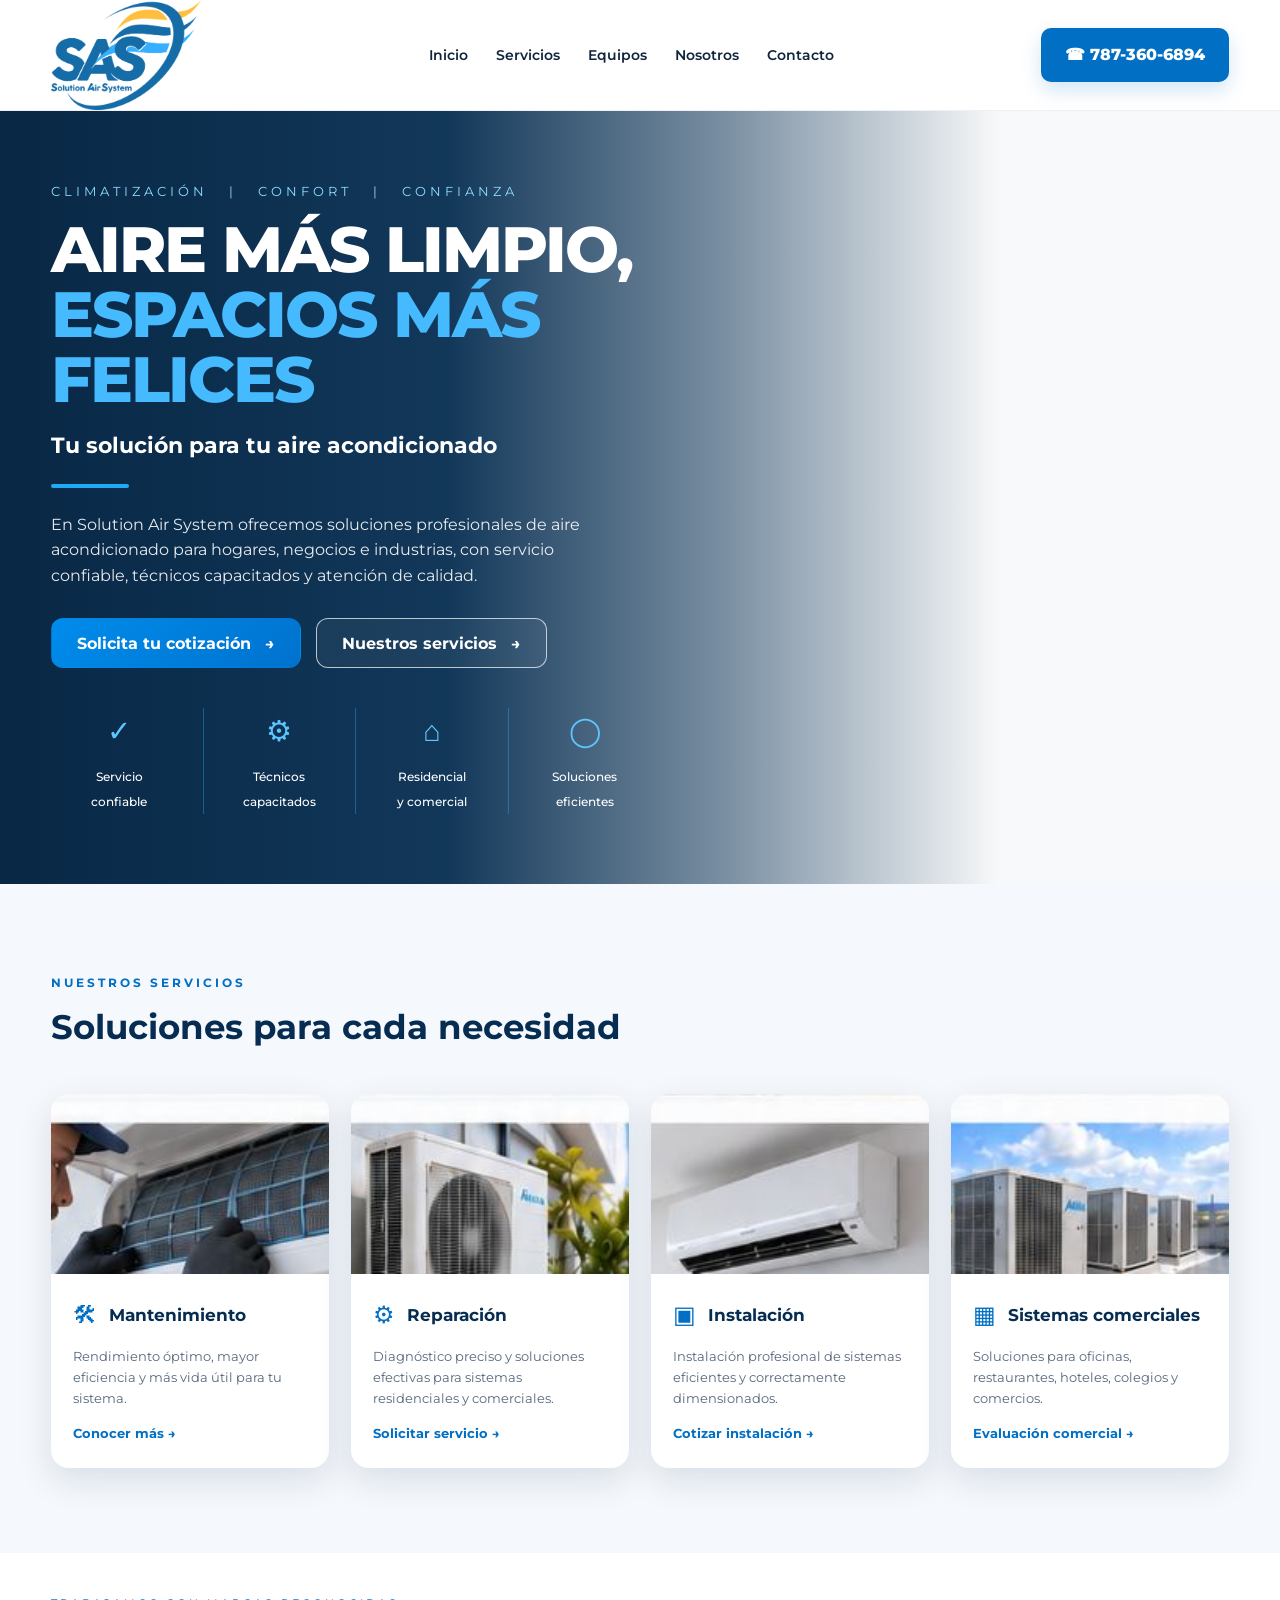
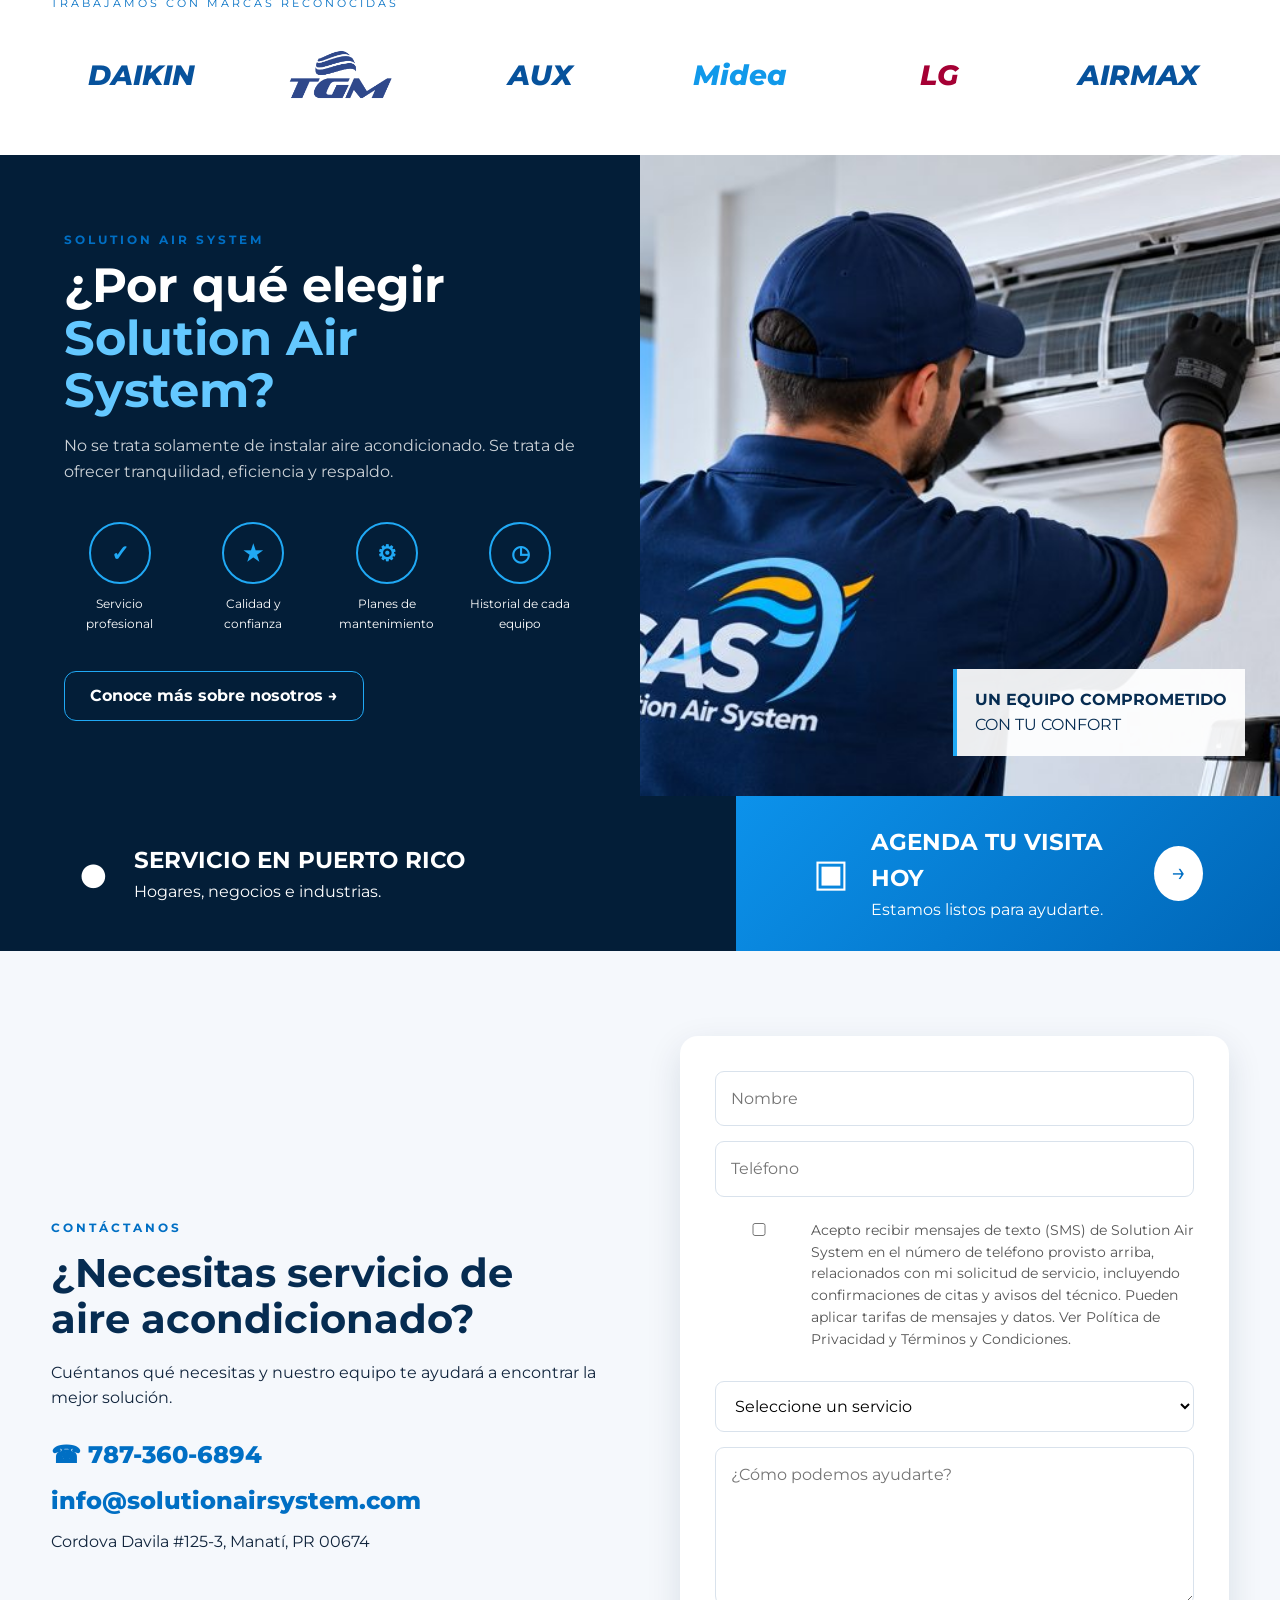
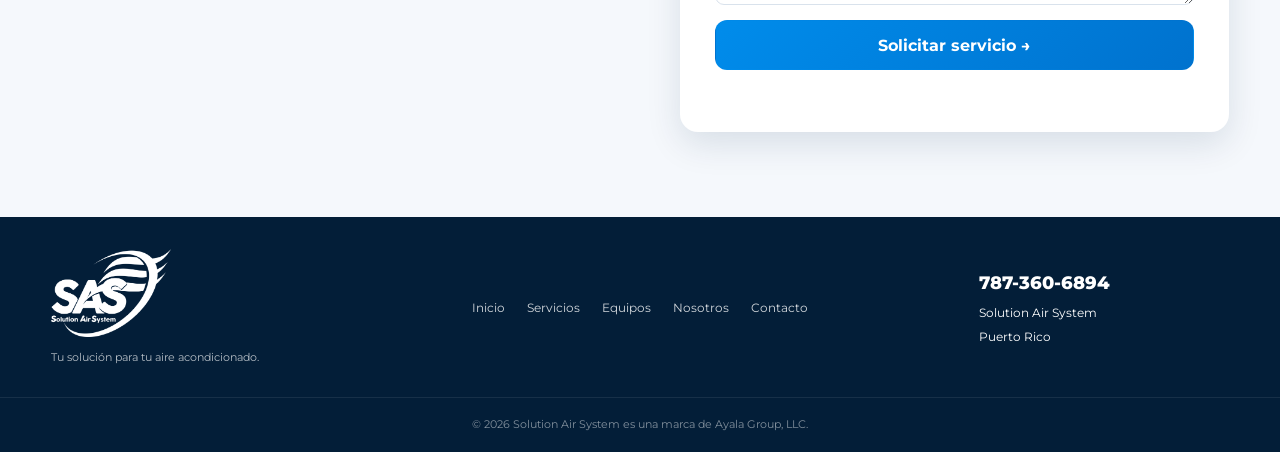
==== commit 85232002: "Update index.html" ====
--- a/solutionairsystem-web/index.html
+++ b/solutionairsystem-web/index.html
@@ -440,6 +440,11 @@
             required
           >
 
+          <label style="display:flex; align-items:flex-start; gap:8px; font-size:0.85em; margin:8px 0 16px; color:#555;">
+            <input type="checkbox" name="smsConsent" required style="margin-top:3px;">
+            <span>Acepto recibir mensajes de texto (SMS) de Solution Air System en el número de teléfono provisto arriba, relacionados con mi solicitud de servicio, incluyendo confirmaciones de citas y avisos del técnico. Pueden aplicar tarifas de mensajes y datos. Ver <a href="/privacy-policy.html" target="_blank">Política de Privacidad</a> y <a href="/terms.html" target="_blank">Términos y Condiciones</a>.</span>
+          </label>
+
           <select name="servicio">
             <option value="">Seleccione un servicio</option>
             <option>Mantenimiento</option>
@@ -454,11 +459,6 @@
             rows="5"
           ></textarea>
 
-          <label style="display:flex; align-items:flex-start; gap:8px; font-size:0.85em; margin:12px 0; color:#555;">
-            <input type="checkbox" name="smsConsent" required style="margin-top:3px;">
-            <span>Acepto recibir mensajes de texto (SMS) de Solution Air System relacionados con mi solicitud de servicio, incluyendo confirmaciones de citas y avisos del técnico. Pueden aplicar tarifas de mensajes y datos. Ver <a href="/privacy-policy.html" target="_blank">Política de Privacidad</a> y <a href="/terms.html" target="_blank">Términos y Condiciones</a>.</span>
-          </label>
-
           <button type="submit" class="btn btn-primary" id="contactSubmitBtn">
             Solicitar servicio →
           </button>
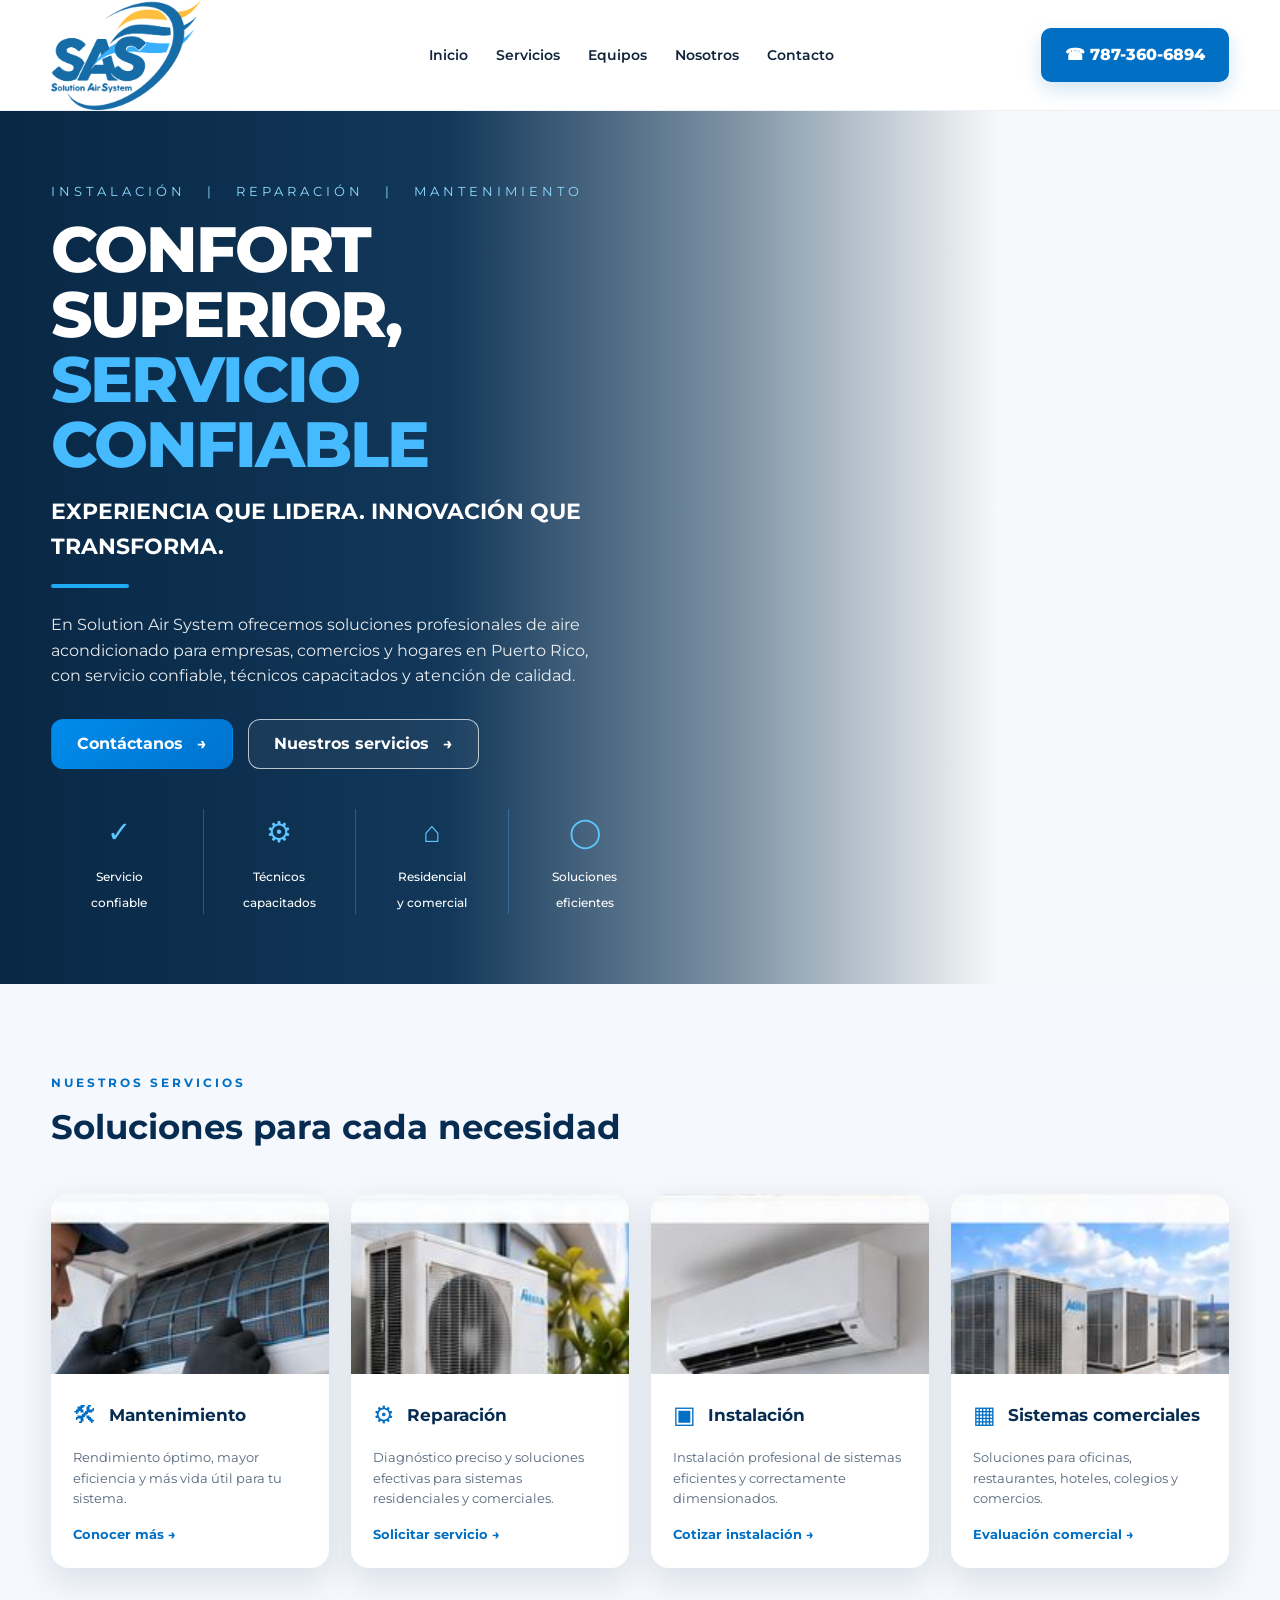
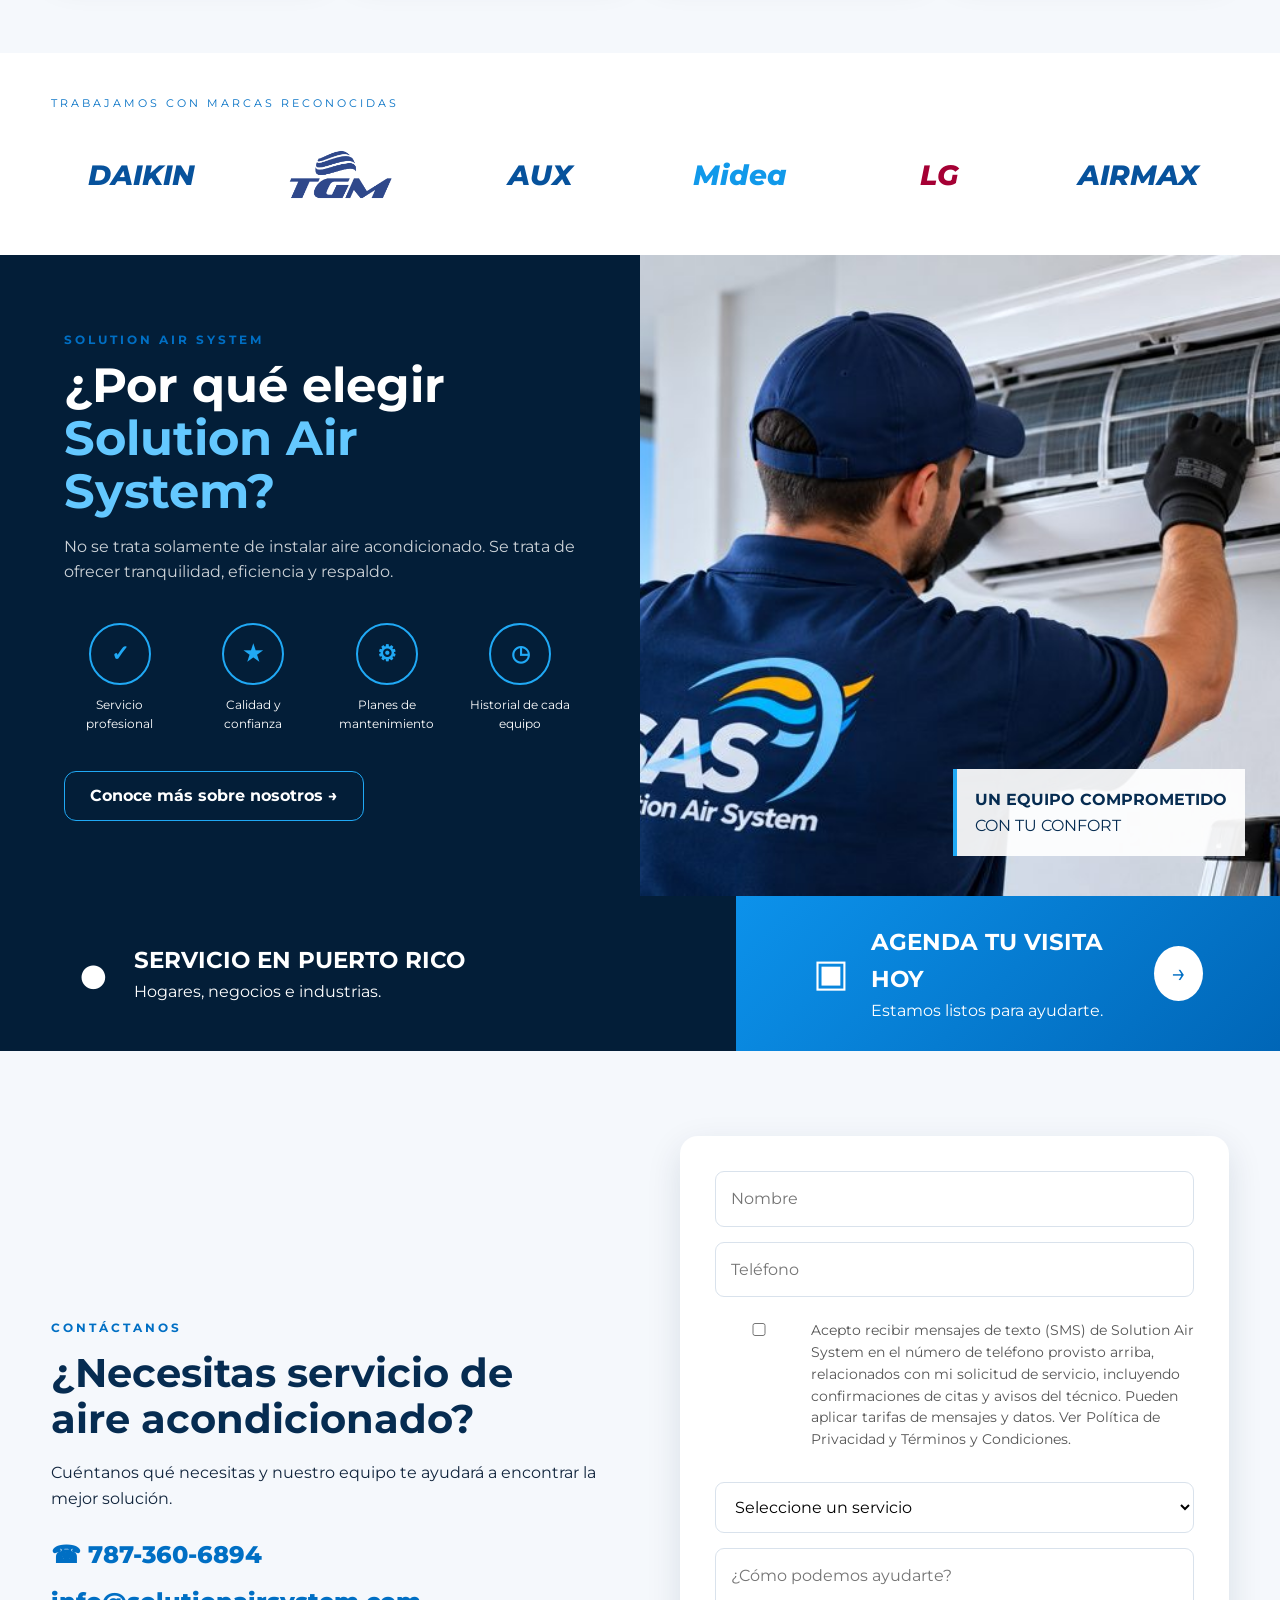
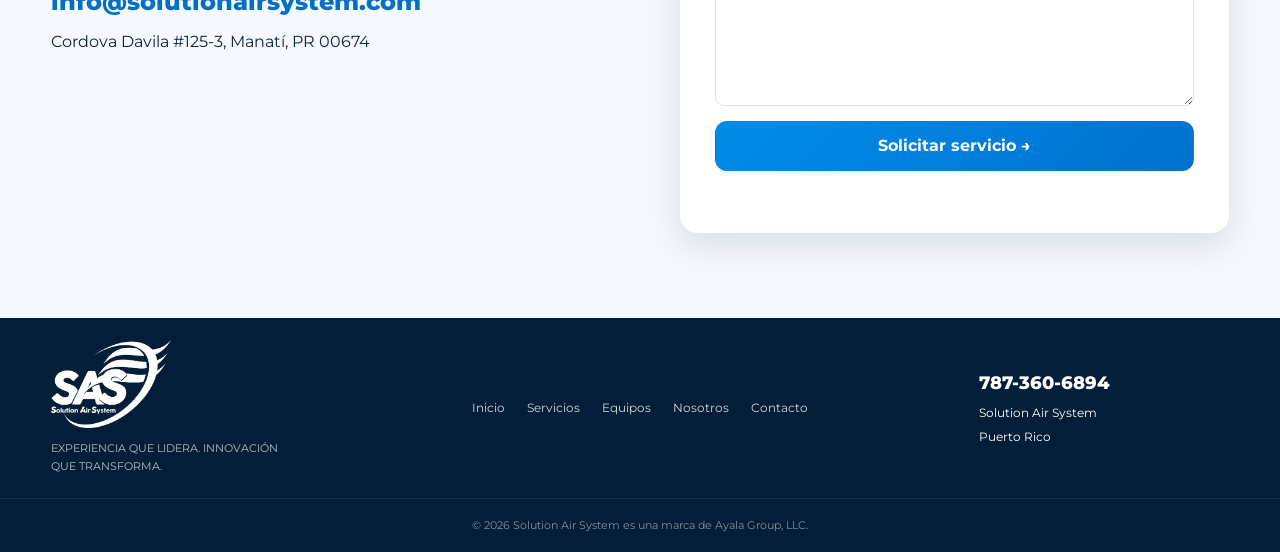
==== commit a68d0ef5: "Update index.html" ====
--- a/solutionairsystem-web/index.html
+++ b/solutionairsystem-web/index.html
@@ -64,30 +64,30 @@
         <div class="hero-copy">
 
           <div class="eyebrow">
-            CLIMATIZACIÓN &nbsp; | &nbsp; CONFORT &nbsp; | &nbsp; CONFIANZA
+            INSTALACIÓN &nbsp; | &nbsp; REPARACIÓN &nbsp; | &nbsp; MANTENIMIENTO
           </div>
 
           <h1>
-            Aire más limpio,
-            <span>espacios más felices</span>
+            CONFORT SUPERIOR,
+            <span>servicio confiable</span>
           </h1>
 
           <h2>
-            Tu solución para tu aire acondicionado
+            EXPERIENCIA QUE LIDERA. INNOVACIÓN QUE TRANSFORMA.
           </h2>
 
           <div class="accent-line"></div>
 
           <p>
             En Solution Air System ofrecemos soluciones profesionales
-            de aire acondicionado para hogares, negocios e industrias,
+            de aire acondicionado para empresas, comercios y hogares en Puerto Rico,
             con servicio confiable, técnicos capacitados y atención de calidad.
           </p>
 
           <div class="hero-buttons">
 
             <a href="#contacto" class="btn btn-primary">
-              Solicita tu cotización
+              Contáctanos
               <span>→</span>
             </a>
 
@@ -487,7 +487,7 @@
         >
 
         <p>
-          Tu solución para tu aire acondicionado.
+         EXPERIENCIA QUE LIDERA. INNOVACIÓN QUE TRANSFORMA.
         </p>
 
       </div>
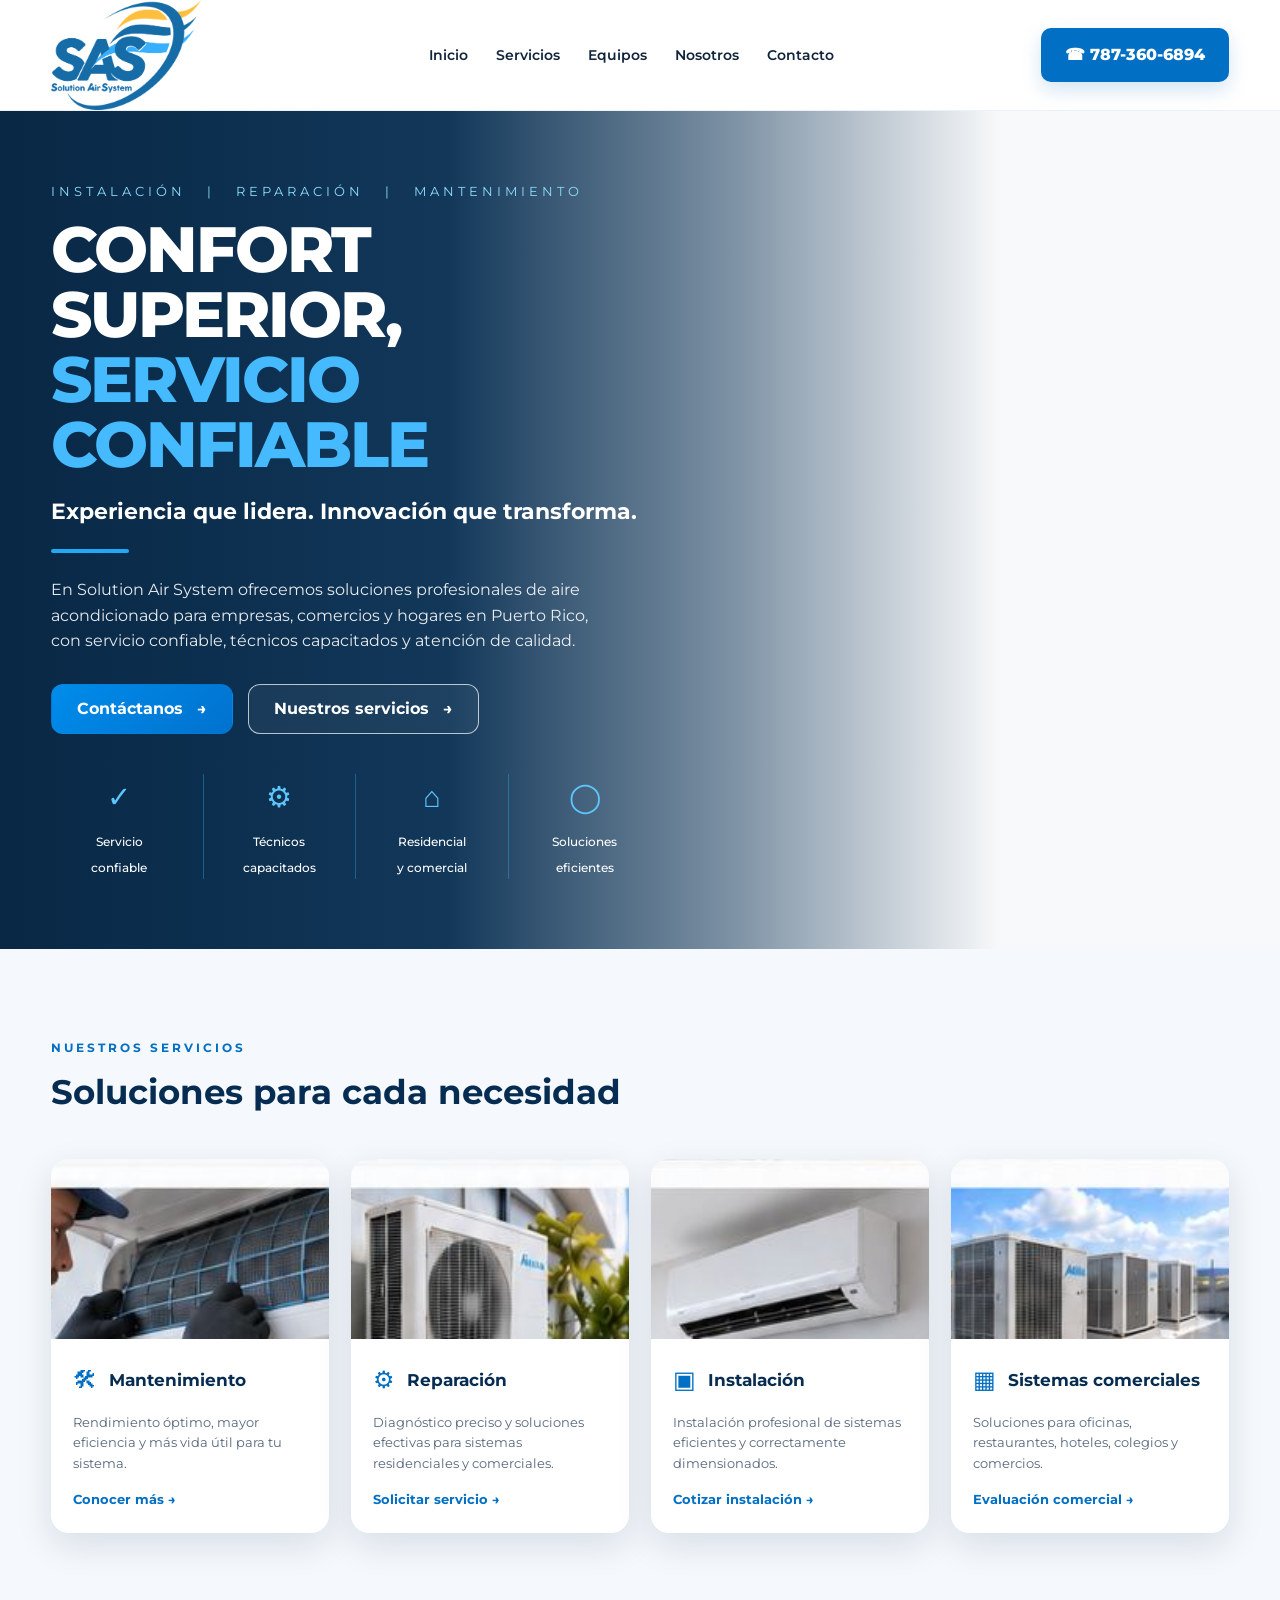
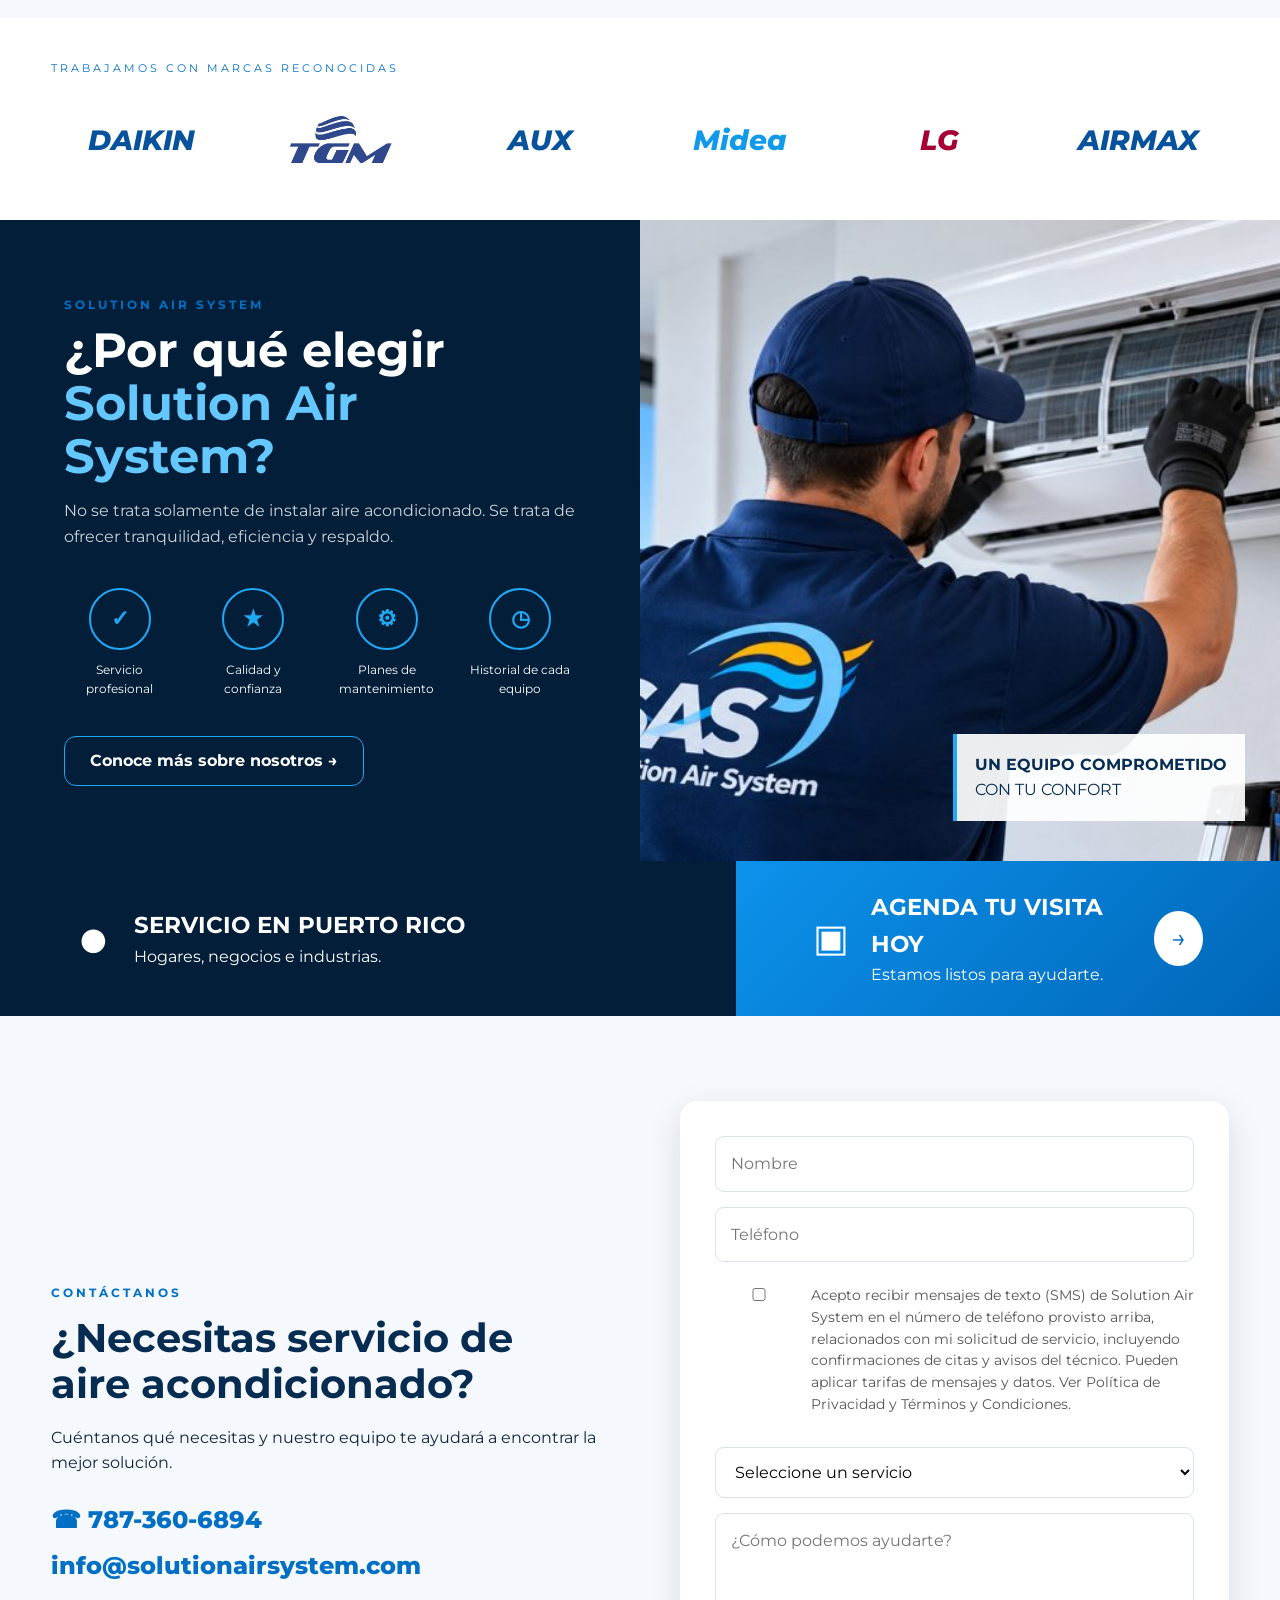
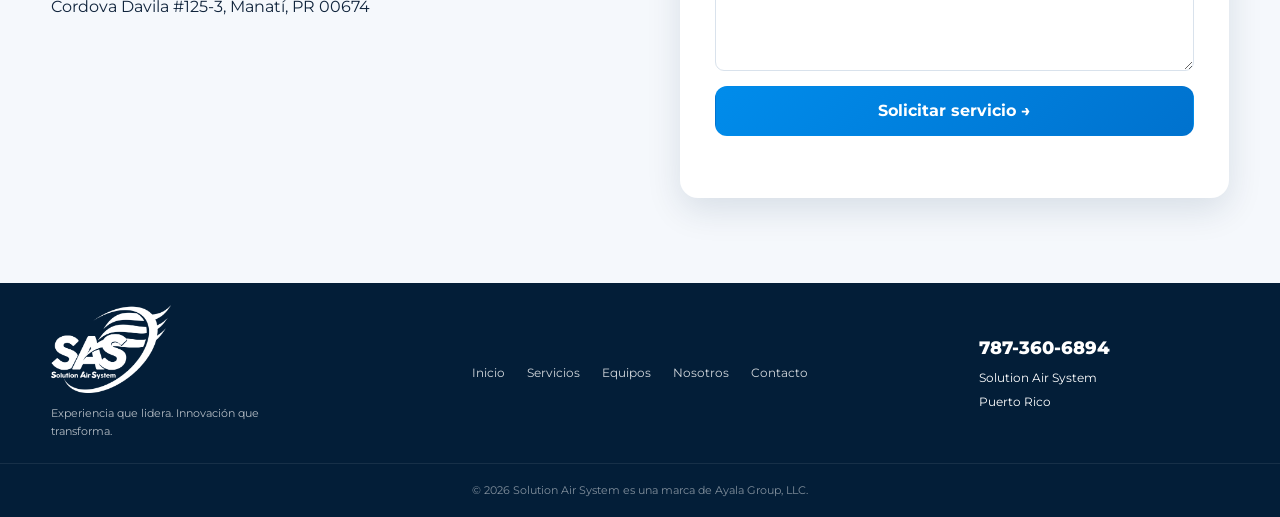
==== commit 8721d19e: "Update index.html" ====
--- a/solutionairsystem-web/index.html
+++ b/solutionairsystem-web/index.html
@@ -73,7 +73,8 @@
           </h1>
 
           <h2>
-            EXPERIENCIA QUE LIDERA. INNOVACIÓN QUE TRANSFORMA.
+            Experiencia que lidera.
+            Innovación que transforma.
           </h2>
 
           <div class="accent-line"></div>
@@ -487,7 +488,8 @@
         >
 
         <p>
-         EXPERIENCIA QUE LIDERA. INNOVACIÓN QUE TRANSFORMA.
+         Experiencia que lidera.
+         Innovación que transforma.
         </p>
 
       </div>
